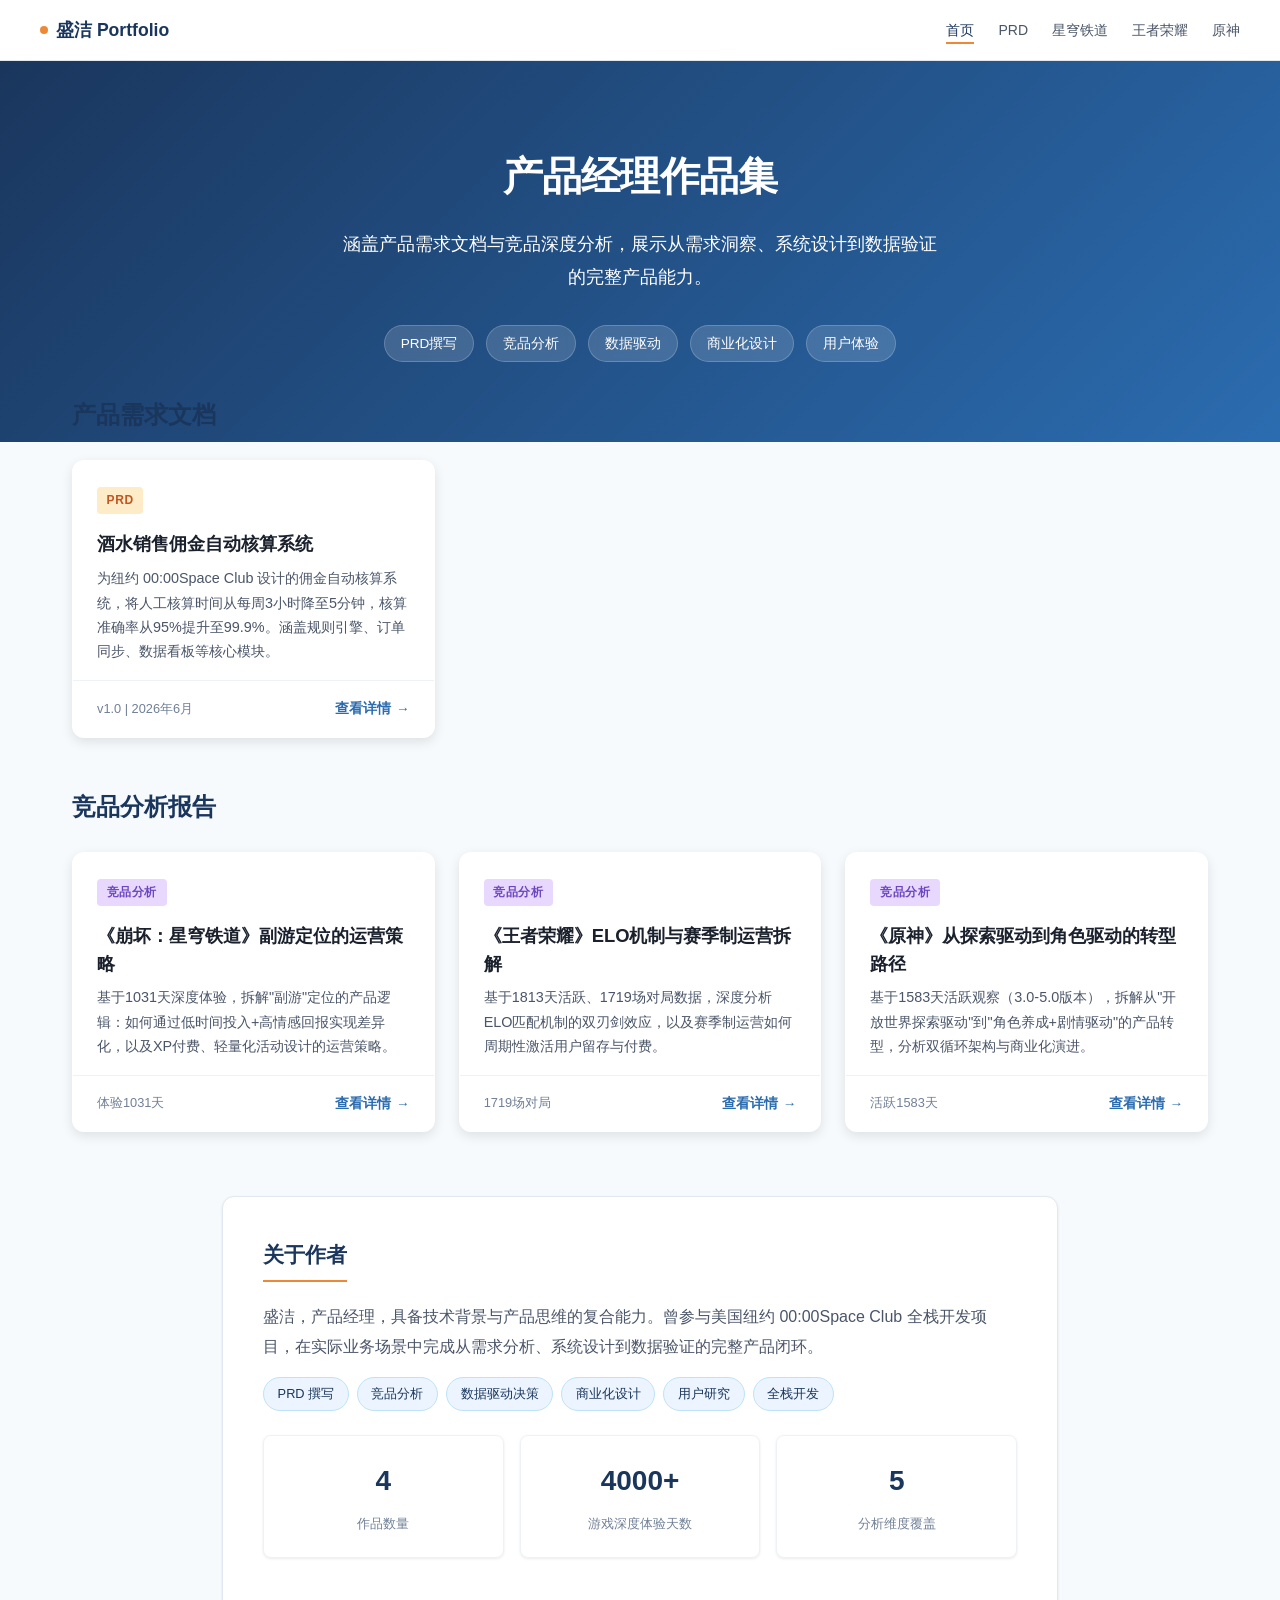
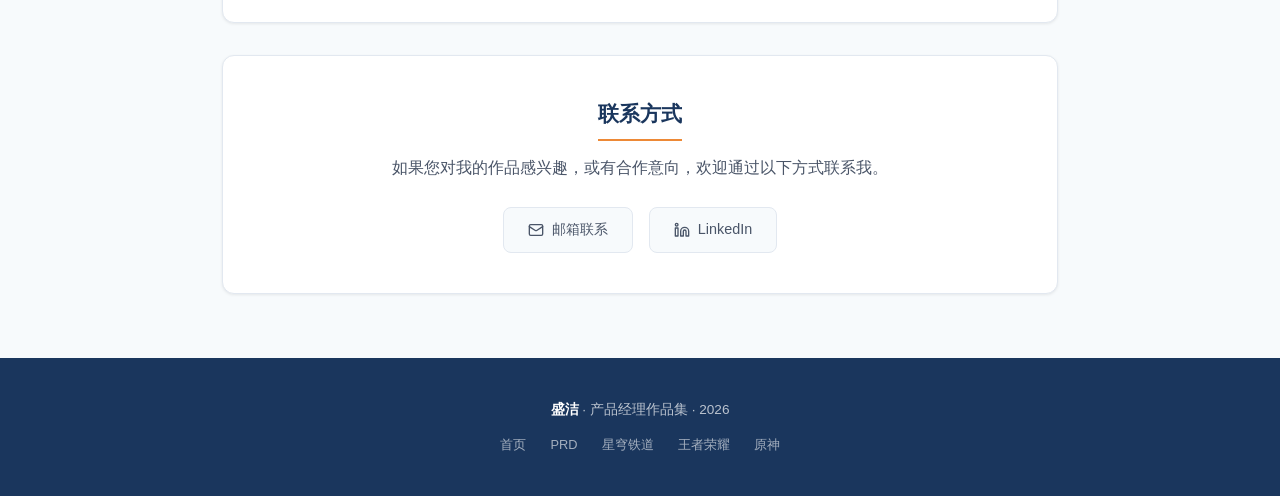
==== index.html @ 279bce2c "初始化产品经理作品集网站 包含首页、PRD文档、三篇竞品分析报告（原神、崩坏星穹铁道、王者荣耀）， 以及完整的交互功能、SEO优化和响应式设计。" ====
<!DOCTYPE html>
<html lang="zh-CN">
<head>
  <meta charset="UTF-8">
  <meta name="viewport" content="width=device-width, initial-scale=1.0">
  <title>盛洁 - 产品经理作品集</title>
  <meta name="description" content="盛洁的产品经理作品集，涵盖PRD撰写、竞品深度分析、商业化设计，展示从需求洞察到数据验证的完整产品能力。">
  <meta name="keywords" content="产品经理, PRD, 竞品分析, 盛洁, 游戏产品分析, 产品作品集">
  <meta name="author" content="盛洁">
  <meta property="og:title" content="盛洁 - 产品经理作品集">
  <meta property="og:description" content="涵盖产品需求文档与竞品深度分析，展示从需求洞察、系统设计到数据验证的完整产品能力。">
  <meta property="og:type" content="website">
  <meta property="og:locale" content="zh_CN">
  <link rel="icon" href="data:image/svg+xml,<svg xmlns='http://www.w3.org/2000/svg' viewBox='0 0 100 100'><text y='.9em' font-size='90'>📋</text></svg>">
  <link rel="stylesheet" href="styles.css">
  <script type="application/ld+json">
  {
    "@context": "https://schema.org",
    "@type": "ProfilePage",
    "mainEntity": {
      "@type": "Person",
      "name": "盛洁",
      "jobTitle": "产品经理",
      "description": "具备技术背景与产品思维的复合能力，擅长PRD撰写、竞品分析、商业化设计"
    }
  }
  </script>
</head>
<body>

<!-- Navigation -->
<nav class="site-nav">
  <div class="nav-inner">
    <a href="index.html" class="nav-brand"><span class="dot"></span>盛洁 Portfolio</a>
    <ul class="nav-links" id="navLinks">
      <li><a href="index.html" class="active">首页</a></li>
      <li><a href="prd.html">PRD</a></li>
      <li><a href="analysis-star-rail.html">星穹铁道</a></li>
      <li><a href="analysis-kings.html">王者荣耀</a></li>
      <li><a href="analysis-genshin.html">原神</a></li>
    </ul>
    <button class="nav-toggle" aria-label="菜单">
      <span></span><span></span><span></span>
    </button>
  </div>
</nav>

<!-- Hero -->
<section class="hero">
  <h1>产品经理作品集</h1>
  <p class="subtitle">涵盖产品需求文档与竞品深度分析，展示从需求洞察、系统设计到数据验证的完整产品能力。</p>
  <div class="hero-tags">
    <span>PRD撰写</span>
    <span>竞品分析</span>
    <span>数据驱动</span>
    <span>商业化设计</span>
    <span>用户体验</span>
  </div>
</section>

<!-- Cards -->
<section class="cards-section">

  <!-- PRD Section -->
  <h2>产品需求文档</h2>
  <div class="cards-grid" style="margin-bottom: 3rem;">
    <a href="prd.html" class="card" style="text-decoration:none;">
      <div class="card-header">
        <span class="card-tag prd">PRD</span>
      </div>
      <div class="card-body">
        <h3>酒水销售佣金自动核算系统</h3>
        <p>为纽约 00:00Space Club 设计的佣金自动核算系统，将人工核算时间从每周3小时降至5分钟，核算准确率从95%提升至99.9%。涵盖规则引擎、订单同步、数据看板等核心模块。</p>
      </div>
      <div class="card-footer">
        <span class="card-meta">v1.0 | 2026年6月</span>
        <span class="card-link">查看详情</span>
      </div>
    </a>
  </div>

  <!-- Analysis Section -->
  <h2>竞品分析报告</h2>
  <div class="cards-grid">

    <a href="analysis-star-rail.html" class="card" style="text-decoration:none;">
      <div class="card-header">
        <span class="card-tag analysis">竞品分析</span>
      </div>
      <div class="card-body">
        <h3>《崩坏：星穹铁道》副游定位的运营策略</h3>
        <p>基于1031天深度体验，拆解"副游"定位的产品逻辑：如何通过低时间投入+高情感回报实现差异化，以及XP付费、轻量化活动设计的运营策略。</p>
      </div>
      <div class="card-footer">
        <span class="card-meta">体验1031天</span>
        <span class="card-link">查看详情</span>
      </div>
    </a>

    <a href="analysis-kings.html" class="card" style="text-decoration:none;">
      <div class="card-header">
        <span class="card-tag analysis">竞品分析</span>
      </div>
      <div class="card-body">
        <h3>《王者荣耀》ELO机制与赛季制运营拆解</h3>
        <p>基于1813天活跃、1719场对局数据，深度分析ELO匹配机制的双刃剑效应，以及赛季制运营如何周期性激活用户留存与付费。</p>
      </div>
      <div class="card-footer">
        <span class="card-meta">1719场对局</span>
        <span class="card-link">查看详情</span>
      </div>
    </a>

    <a href="analysis-genshin.html" class="card" style="text-decoration:none;">
      <div class="card-header">
        <span class="card-tag analysis">竞品分析</span>
      </div>
      <div class="card-body">
        <h3>《原神》从探索驱动到角色驱动的转型路径</h3>
        <p>基于1583天活跃观察（3.0-5.0版本），拆解从"开放世界探索驱动"到"角色养成+剧情驱动"的产品转型，分析双循环架构与商业化演进。</p>
      </div>
      <div class="card-footer">
        <span class="card-meta">活跃1583天</span>
        <span class="card-link">查看详情</span>
      </div>
    </a>

  </div>
</section>

<!-- About Section -->
<section class="about-section">
  <div class="about-card">
    <h2>关于作者</h2>
    <p>盛洁，产品经理，具备技术背景与产品思维的复合能力。曾参与美国纽约 00:00Space Club 全栈开发项目，在实际业务场景中完成从需求分析、系统设计到数据验证的完整产品闭环。</p>
    <div class="skill-tags">
      <span class="skill-tag">PRD 撰写</span>
      <span class="skill-tag">竞品分析</span>
      <span class="skill-tag">数据驱动决策</span>
      <span class="skill-tag">商业化设计</span>
      <span class="skill-tag">用户研究</span>
      <span class="skill-tag">全栈开发</span>
    </div>
    <div class="stats-grid" style="margin-top:1.5rem;">
      <div class="stat-card">
        <span class="stat-value">4</span>
        <span class="stat-label">作品数量</span>
      </div>
      <div class="stat-card">
        <span class="stat-value">4000+</span>
        <span class="stat-label">游戏深度体验天数</span>
      </div>
      <div class="stat-card">
        <span class="stat-value">5</span>
        <span class="stat-label">分析维度覆盖</span>
      </div>
    </div>
  </div>
</section>

<!-- Contact Section -->
<section class="contact-section">
  <div class="contact-card">
    <h2>联系方式</h2>
    <p>如果您对我的作品感兴趣，或有合作意向，欢迎通过以下方式联系我。</p>
    <div class="contact-links">
      <a href="mailto:shengjie@example.com" class="contact-link">
        <svg width="16" height="16" viewBox="0 0 24 24" fill="none" stroke="currentColor" stroke-width="2" stroke-linecap="round" stroke-linejoin="round"><rect x="2" y="4" width="20" height="16" rx="2"/><path d="m22 7-8.97 5.7a1.94 1.94 0 0 1-2.06 0L2 7"/></svg>
        邮箱联系
      </a>
      <a href="#" class="contact-link">
        <svg width="16" height="16" viewBox="0 0 24 24" fill="none" stroke="currentColor" stroke-width="2" stroke-linecap="round" stroke-linejoin="round"><path d="M16 8a6 6 0 0 1 6 6v7h-4v-7a2 2 0 0 0-4 0v7h-4v-7a6 6 0 0 1 6-6z"/><rect x="2" y="9" width="4" height="12"/><circle cx="4" cy="4" r="2"/></svg>
        LinkedIn
      </a>
    </div>
  </div>
</section>

<!-- Footer -->
<footer class="site-footer">
  <p><strong>盛洁</strong> &middot; 产品经理作品集 &middot; 2026</p>
  <div class="footer-links">
    <a href="index.html">首页</a>
    <a href="prd.html">PRD</a>
    <a href="analysis-star-rail.html">星穹铁道</a>
    <a href="analysis-kings.html">王者荣耀</a>
    <a href="analysis-genshin.html">原神</a>
  </div>
</footer>

<script src="main.js"></script>
</body>
</html>
---- styles.css ----
/* ========================================
   Portfolio Shared Styles
   Author: 盛洁
   ======================================== */

/* --- Reset & Base --- */
*, *::before, *::after {
  margin: 0;
  padding: 0;
  box-sizing: border-box;
}

:root {
  --primary: #1a365d;
  --primary-light: #2b6cb0;
  --primary-lighter: #ebf4ff;
  --accent: #ed8936;
  --accent-light: #feebc8;
  --text: #1a202c;
  --text-secondary: #4a5568;
  --text-light: #718096;
  --bg: #f7fafc;
  --white: #ffffff;
  --border: #e2e8f0;
  --border-light: #edf2f7;
  --success: #38a169;
  --warning: #d69e2e;
  --danger: #e53e3e;
  --info: #3182ce;
  --shadow-sm: 0 1px 3px rgba(0,0,0,0.08);
  --shadow-md: 0 4px 12px rgba(0,0,0,0.1);
  --shadow-lg: 0 10px 30px rgba(0,0,0,0.12);
  --radius: 8px;
  --radius-lg: 12px;
  --transition: all 0.25s ease;
}

html {
  scroll-behavior: smooth;
  font-size: 16px;
}

body {
  font-family: -apple-system, BlinkMacSystemFont, "Segoe UI", "PingFang SC", "Hiragino Sans GB", "Microsoft YaHei", "Helvetica Neue", Arial, sans-serif;
  color: var(--text);
  background: var(--bg);
  line-height: 1.75;
  -webkit-font-smoothing: antialiased;
}

a {
  color: var(--primary-light);
  text-decoration: none;
  transition: var(--transition);
}
a:hover {
  color: var(--accent);
}

img {
  max-width: 100%;
}

/* --- Navigation --- */
.site-nav {
  position: sticky;
  top: 0;
  z-index: 100;
  background: rgba(255,255,255,0.92);
  backdrop-filter: blur(12px);
  border-bottom: 1px solid var(--border);
  padding: 0 2rem;
}

.nav-inner {
  max-width: 1200px;
  margin: 0 auto;
  display: flex;
  align-items: center;
  justify-content: space-between;
  height: 60px;
}

.nav-brand {
  font-weight: 700;
  font-size: 1.1rem;
  color: var(--primary);
  display: flex;
  align-items: center;
  gap: 0.5rem;
}

.nav-brand .dot {
  width: 8px;
  height: 8px;
  background: var(--accent);
  border-radius: 50%;
  display: inline-block;
}

.nav-links {
  display: flex;
  gap: 1.5rem;
  list-style: none;
}

.nav-links a {
  font-size: 0.875rem;
  color: var(--text-secondary);
  font-weight: 500;
  padding: 0.25rem 0;
  border-bottom: 2px solid transparent;
}

.nav-links a:hover,
.nav-links a.active {
  color: var(--primary);
  border-bottom-color: var(--accent);
}

.nav-toggle {
  display: none;
  background: none;
  border: none;
  cursor: pointer;
  padding: 0.5rem;
}

.nav-toggle span {
  display: block;
  width: 20px;
  height: 2px;
  background: var(--text);
  margin: 4px 0;
  transition: var(--transition);
}

/* --- Hero Section (Index Page) --- */
.hero {
  background: linear-gradient(135deg, var(--primary) 0%, var(--primary-light) 100%);
  color: var(--white);
  padding: 5rem 2rem;
  text-align: center;
}

.hero h1 {
  font-size: 2.5rem;
  font-weight: 800;
  margin-bottom: 1rem;
  letter-spacing: -0.02em;
}

.hero .subtitle {
  font-size: 1.15rem;
  opacity: 0.85;
  max-width: 600px;
  margin: 0 auto 2rem;
  line-height: 1.8;
}

.hero-tags {
  display: flex;
  justify-content: center;
  gap: 0.75rem;
  flex-wrap: wrap;
}

.hero-tags span {
  background: rgba(255,255,255,0.15);
  padding: 0.35rem 1rem;
  border-radius: 20px;
  font-size: 0.85rem;
  backdrop-filter: blur(4px);
  border: 1px solid rgba(255,255,255,0.2);
}

/* --- Cards Grid --- */
.cards-section {
  max-width: 1200px;
  margin: -3rem auto 4rem;
  padding: 0 2rem;
  position: relative;
  z-index: 10;
}

.cards-section h2 {
  font-size: 1.5rem;
  margin-bottom: 1.5rem;
  color: var(--primary);
}

.cards-grid {
  display: grid;
  grid-template-columns: repeat(auto-fill, minmax(320px, 1fr));
  gap: 1.5rem;
}

.card {
  background: var(--white);
  border-radius: var(--radius-lg);
  box-shadow: var(--shadow-md);
  overflow: hidden;
  transition: var(--transition);
  display: flex;
  flex-direction: column;
}

.card:hover {
  transform: translateY(-4px);
  box-shadow: var(--shadow-lg);
}

.card-header {
  padding: 1.5rem 1.5rem 0;
}

.card-tag {
  display: inline-block;
  padding: 0.2rem 0.6rem;
  border-radius: 4px;
  font-size: 0.75rem;
  font-weight: 600;
  text-transform: uppercase;
  letter-spacing: 0.05em;
}

.card-tag.prd {
  background: var(--accent-light);
  color: #c05621;
}

.card-tag.analysis {
  background: #e9d8fd;
  color: #6b46c1;
}

.card-body {
  padding: 1rem 1.5rem;
  flex: 1;
}

.card-body h3 {
  font-size: 1.15rem;
  margin-bottom: 0.5rem;
  color: var(--text);
  line-height: 1.5;
}

.card-body p {
  font-size: 0.9rem;
  color: var(--text-secondary);
  line-height: 1.7;
}

.card-footer {
  padding: 1rem 1.5rem;
  border-top: 1px solid var(--border-light);
  display: flex;
  justify-content: space-between;
  align-items: center;
}

.card-meta {
  font-size: 0.8rem;
  color: var(--text-light);
}

.card-link {
  font-size: 0.85rem;
  font-weight: 600;
  color: var(--primary-light);
  display: flex;
  align-items: center;
  gap: 0.3rem;
}

.card-link::after {
  content: "\2192";
  transition: var(--transition);
}

.card:hover .card-link::after {
  transform: translateX(4px);
}

/* --- Article Page Layout --- */
.article-hero {
  background: linear-gradient(135deg, var(--primary) 0%, var(--primary-light) 100%);
  color: var(--white);
  padding: 4rem 2rem 3rem;
}

.article-hero-inner {
  max-width: 900px;
  margin: 0 auto;
}

.article-hero .breadcrumb {
  font-size: 0.85rem;
  opacity: 0.7;
  margin-bottom: 1.5rem;
}

.article-hero .breadcrumb a {
  color: var(--white);
  opacity: 0.8;
}

.article-hero .breadcrumb a:hover {
  opacity: 1;
}

.article-hero h1 {
  font-size: 2rem;
  font-weight: 800;
  margin-bottom: 1rem;
  line-height: 1.4;
  letter-spacing: -0.01em;
}

.article-hero .meta {
  font-size: 0.9rem;
  opacity: 0.8;
  display: flex;
  gap: 1.5rem;
  flex-wrap: wrap;
}

.article-hero .meta span {
  display: flex;
  align-items: center;
  gap: 0.4rem;
}

/* --- Article Content --- */
.article-container {
  max-width: 900px;
  margin: 0 auto;
  padding: 2.5rem 2rem 4rem;
}

.article-container h2 {
  font-size: 1.5rem;
  font-weight: 700;
  color: var(--primary);
  margin: 2.5rem 0 1rem;
  padding-bottom: 0.5rem;
  border-bottom: 2px solid var(--accent);
  display: inline-block;
}

.article-container h2::before {
  display: none;
}

.article-container h3 {
  font-size: 1.2rem;
  font-weight: 600;
  color: var(--text);
  margin: 2rem 0 0.75rem;
}

.article-container h4 {
  font-size: 1.05rem;
  font-weight: 600;
  color: var(--text-secondary);
  margin: 1.5rem 0 0.5rem;
}

.article-container p {
  margin-bottom: 1rem;
  color: var(--text-secondary);
  line-height: 1.85;
}

.article-container ul,
.article-container ol {
  margin: 0.75rem 0 1.25rem 1.5rem;
  color: var(--text-secondary);
}

.article-container li {
  margin-bottom: 0.4rem;
  line-height: 1.75;
}

/* --- Info Box --- */
.info-box {
  background: var(--primary-lighter);
  border-left: 4px solid var(--primary-light);
  padding: 1.25rem 1.5rem;
  border-radius: 0 var(--radius) var(--radius) 0;
  margin: 1.5rem 0;
}

.info-box.highlight {
  background: var(--accent-light);
  border-left-color: var(--accent);
}

.info-box.success {
  background: #f0fff4;
  border-left-color: var(--success);
}

.info-box.warning {
  background: #fffff0;
  border-left-color: var(--warning);
}

.info-box p {
  margin: 0;
  color: var(--text);
  font-weight: 500;
}

/* --- Tables --- */
.table-wrapper {
  overflow-x: auto;
  margin: 1.5rem 0;
  border-radius: var(--radius);
  box-shadow: var(--shadow-sm);
}

table {
  width: 100%;
  border-collapse: collapse;
  background: var(--white);
  font-size: 0.9rem;
}

thead {
  background: var(--primary);
  color: var(--white);
}

thead th {
  padding: 0.85rem 1rem;
  text-align: left;
  font-weight: 600;
  font-size: 0.85rem;
  letter-spacing: 0.02em;
  white-space: nowrap;
}

tbody td {
  padding: 0.75rem 1rem;
  border-bottom: 1px solid var(--border-light);
  color: var(--text-secondary);
  line-height: 1.6;
}

tbody tr:last-child td {
  border-bottom: none;
}

tbody tr:hover {
  background: var(--primary-lighter);
}

/* --- Priority Tags --- */
.priority {
  display: inline-block;
  padding: 0.15rem 0.5rem;
  border-radius: 4px;
  font-size: 0.75rem;
  font-weight: 700;
}

.priority.p0 {
  background: #fed7d7;
  color: #c53030;
}

.priority.p1 {
  background: #feebc8;
  color: #c05621;
}

.priority.p2 {
  background: #e9d8fd;
  color: #6b46c1;
}

/* --- Code / Diagram Blocks --- */
.diagram-block {
  background: var(--white);
  border: 1px solid var(--border);
  border-radius: var(--radius);
  padding: 1.5rem;
  margin: 1.5rem 0;
  overflow-x: auto;
  font-family: "Courier New", "SF Mono", monospace;
  font-size: 0.85rem;
  line-height: 1.6;
  white-space: pre;
  color: var(--text-secondary);
}

.code-block {
  background: #1a202c;
  color: #e2e8f0;
  border-radius: var(--radius);
  padding: 1.25rem 1.5rem;
  margin: 1.5rem 0;
  overflow-x: auto;
  font-family: "Courier New", "SF Mono", monospace;
  font-size: 0.85rem;
  line-height: 1.7;
  white-space: pre;
}

.code-block .keyword {
  color: #63b3ed;
}

.code-block .string {
  color: #68d391;
}

.code-block .operator {
  color: #fc8181;
}

/* --- Flow Diagram (CSS-based) --- */
.flow-diagram {
  display: flex;
  flex-wrap: wrap;
  gap: 0.75rem;
  align-items: center;
  margin: 1.5rem 0;
  padding: 1.5rem;
  background: var(--white);
  border-radius: var(--radius);
  border: 1px solid var(--border);
}

.flow-step {
  background: var(--primary-lighter);
  border: 1px solid #bee3f8;
  padding: 0.6rem 1rem;
  border-radius: var(--radius);
  font-size: 0.85rem;
  font-weight: 500;
  color: var(--primary);
  text-align: center;
  min-width: 100px;
}

.flow-step.highlight {
  background: var(--accent-light);
  border-color: var(--accent);
  color: #c05621;
}

.flow-arrow {
  color: var(--text-light);
  font-size: 1.2rem;
}

/* --- Stats Grid --- */
.stats-grid {
  display: grid;
  grid-template-columns: repeat(auto-fit, minmax(180px, 1fr));
  gap: 1rem;
  margin: 1.5rem 0;
}

.stat-card {
  background: var(--white);
  border-radius: var(--radius);
  padding: 1.25rem;
  text-align: center;
  box-shadow: var(--shadow-sm);
  border: 1px solid var(--border-light);
}

.stat-card .stat-value {
  font-size: 1.75rem;
  font-weight: 800;
  color: var(--primary);
  display: block;
  margin-bottom: 0.25rem;
}

.stat-card .stat-label {
  font-size: 0.8rem;
  color: var(--text-light);
  font-weight: 500;
}

/* --- User Story Card --- */
.user-story {
  background: var(--white);
  border: 1px solid var(--border);
  border-radius: var(--radius);
  padding: 1.5rem;
  margin: 1.25rem 0;
  transition: var(--transition);
}

.user-story:hover {
  box-shadow: var(--shadow-md);
}

.user-story .story-id {
  font-size: 0.75rem;
  font-weight: 700;
  color: var(--primary-light);
  text-transform: uppercase;
  letter-spacing: 0.05em;
  margin-bottom: 0.5rem;
}

.user-story .story-title {
  font-size: 1rem;
  font-weight: 600;
  color: var(--text);
  margin-bottom: 0.5rem;
}

.user-story .story-desc {
  font-size: 0.9rem;
  color: var(--text-secondary);
  margin-bottom: 0.75rem;
  font-style: italic;
}

.user-story .ac-title {
  font-size: 0.8rem;
  font-weight: 700;
  color: var(--text-light);
  text-transform: uppercase;
  letter-spacing: 0.05em;
  margin-bottom: 0.4rem;
}

.user-story ul {
  margin: 0;
  padding-left: 1.25rem;
}

.user-story li {
  font-size: 0.85rem;
  color: var(--text-secondary);
  margin-bottom: 0.3rem;
}

/* --- Section Divider --- */
.section-divider {
  height: 1px;
  background: linear-gradient(to right, transparent, var(--border), transparent);
  margin: 3rem 0;
}

/* --- Architecture Diagram --- */
.arch-diagram {
  background: var(--white);
  border: 1px solid var(--border);
  border-radius: var(--radius-lg);
  padding: 2rem;
  margin: 2rem 0;
}

.arch-layer {
  border: 2px solid var(--primary-light);
  border-radius: var(--radius);
  padding: 1.25rem;
  margin-bottom: 1rem;
  position: relative;
}

.arch-layer:last-child {
  margin-bottom: 0;
}

.arch-layer-title {
  position: absolute;
  top: -0.7rem;
  left: 1rem;
  background: var(--white);
  padding: 0 0.5rem;
  font-size: 0.8rem;
  font-weight: 700;
  color: var(--primary-light);
  text-transform: uppercase;
  letter-spacing: 0.05em;
}

.arch-items {
  display: flex;
  gap: 1rem;
  flex-wrap: wrap;
  justify-content: center;
}

.arch-item {
  background: var(--primary-lighter);
  border: 1px solid #bee3f8;
  padding: 0.6rem 1rem;
  border-radius: var(--radius);
  font-size: 0.85rem;
  font-weight: 500;
  color: var(--primary);
  text-align: center;
  min-width: 120px;
}

.arch-connector {
  text-align: center;
  padding: 0.5rem;
  color: var(--text-light);
  font-size: 1.5rem;
}

/* --- Acceptance Criteria Checklist --- */
.ac-list {
  list-style: none;
  padding: 0;
  margin: 0.5rem 0;
}

.ac-list li {
  position: relative;
  padding-left: 1.5rem;
  margin-bottom: 0.4rem;
  font-size: 0.85rem;
  color: var(--text-secondary);
}

.ac-list li::before {
  content: "\2713";
  position: absolute;
  left: 0;
  color: var(--success);
  font-weight: 700;
}

/* --- TOC (Table of Contents) --- */
.toc {
  background: var(--white);
  border: 1px solid var(--border);
  border-radius: var(--radius);
  padding: 1.5rem;
  margin: 1.5rem 0;
}

.toc h4 {
  font-size: 0.9rem;
  font-weight: 700;
  color: var(--text);
  margin-bottom: 0.75rem;
}

.toc ol {
  margin: 0;
  padding-left: 1.25rem;
}

.toc li {
  margin-bottom: 0.35rem;
}

.toc a {
  font-size: 0.9rem;
  color: var(--text-secondary);
}

.toc a:hover {
  color: var(--primary-light);
}

/* --- Insight Block --- */
.insight-block {
  background: linear-gradient(135deg, #ebf4ff 0%, #e9d8fd 100%);
  border-radius: var(--radius-lg);
  padding: 1.5rem;
  margin: 1.5rem 0;
}

.insight-block .insight-label {
  font-size: 0.75rem;
  font-weight: 700;
  color: var(--primary-light);
  text-transform: uppercase;
  letter-spacing: 0.1em;
  margin-bottom: 0.5rem;
}

.insight-block p {
  color: var(--primary);
  font-weight: 600;
  margin: 0;
  font-size: 1rem;
}

/* --- Tag List --- */
.tag-list {
  display: flex;
  gap: 0.5rem;
  flex-wrap: wrap;
  margin: 1rem 0;
}

.tag {
  padding: 0.25rem 0.75rem;
  border-radius: 20px;
  font-size: 0.8rem;
  font-weight: 500;
}

.tag.blue {
  background: #ebf8ff;
  color: #2b6cb0;
}

.tag.green {
  background: #f0fff4;
  color: #276749;
}

.tag.purple {
  background: #faf5ff;
  color: #6b46c1;
}

.tag.orange {
  background: #fffaf0;
  color: #c05621;
}

/* --- Footer --- */
.site-footer {
  background: var(--primary);
  color: rgba(255,255,255,0.7);
  padding: 2.5rem 2rem;
  text-align: center;
  font-size: 0.85rem;
}

.site-footer strong {
  color: var(--white);
}

/* --- Responsive --- */
@media (max-width: 768px) {
  .hero h1 {
    font-size: 1.75rem;
  }

  .hero .subtitle {
    font-size: 1rem;
  }

  .article-hero h1 {
    font-size: 1.5rem;
  }

  .cards-grid {
    grid-template-columns: 1fr;
  }

  .nav-links {
    display: none;
    position: absolute;
    top: 60px;
    left: 0;
    right: 0;
    background: var(--white);
    flex-direction: column;
    padding: 1rem 2rem;
    border-bottom: 1px solid var(--border);
    box-shadow: var(--shadow-md);
  }

  .nav-links.open {
    display: flex;
  }

  .nav-toggle {
    display: block;
  }

  .stats-grid {
    grid-template-columns: repeat(2, 1fr);
  }

  .arch-items {
    flex-direction: column;
    align-items: stretch;
  }

  .flow-diagram {
    flex-direction: column;
  }

  table {
    font-size: 0.8rem;
  }

  thead th,
  tbody td {
    padding: 0.6rem 0.75rem;
  }
}

@media (max-width: 480px) {
  .stats-grid {
    grid-template-columns: 1fr;
  }

  .hero-tags span {
    font-size: 0.75rem;
  }
}

/* --- Print --- */
@media print {
  .site-nav, .site-footer, .nav-toggle {
    display: none;
  }

  .article-hero {
    background: none;
    color: var(--text);
    padding: 1rem 0;
  }

  .card {
    box-shadow: none;
    border: 1px solid var(--border);
  }

  body {
    font-size: 12pt;
  }
}

/* --- Animations --- */
@keyframes fadeInUp {
  from {
    opacity: 0;
    transform: translateY(20px);
  }
  to {
    opacity: 1;
    transform: translateY(0);
  }
}

.animate-in {
  animation: fadeInUp 0.5s ease forwards;
}

.delay-1 { animation-delay: 0.1s; }
.delay-2 { animation-delay: 0.2s; }
.delay-3 { animation-delay: 0.3s; }
.delay-4 { animation-delay: 0.4s; }

/* --- Comparison Block --- */
.comparison {
  display: grid;
  grid-template-columns: 1fr 1fr;
  gap: 1rem;
  margin: 1.5rem 0;
}

.comparison-col {
  background: var(--white);
  border-radius: var(--radius);
  padding: 1.25rem;
  border: 1px solid var(--border);
}

.comparison-col h4 {
  font-size: 0.9rem;
  margin-bottom: 0.75rem;
  padding-bottom: 0.5rem;
  border-bottom: 2px solid var(--border);
}

.comparison-col.before h4 {
  color: var(--danger);
  border-bottom-color: var(--danger);
}

.comparison-col.after h4 {
  color: var(--success);
  border-bottom-color: var(--success);
}

@media (max-width: 640px) {
  .comparison {
    grid-template-columns: 1fr;
  }
}

/* --- Monitoring Tree --- */
.monitor-tree {
  background: var(--white);
  border: 1px solid var(--border);
  border-radius: var(--radius);
  padding: 1.5rem;
  margin: 1.5rem 0;
  font-family: "Courier New", "SF Mono", monospace;
  font-size: 0.85rem;
  line-height: 1.8;
  color: var(--text-secondary);
}

.monitor-tree .tree-title {
  font-family: inherit;
  font-weight: 700;
  color: var(--text);
  margin-bottom: 0.25rem;
}

/* --- Navigation Scroll Effect --- */
.site-nav.scrolled {
  box-shadow: 0 2px 20px rgba(0,0,0,0.1);
}

/* --- Hamburger Animation --- */
.nav-toggle.active span:nth-child(1) {
  transform: rotate(45deg) translate(4px, 4px);
}

.nav-toggle.active span:nth-child(2) {
  opacity: 0;
}

.nav-toggle.active span:nth-child(3) {
  transform: rotate(-45deg) translate(4px, -4px);
}

/* --- Reading Progress Bar --- */
.reading-progress {
  position: fixed;
  top: 60px;
  left: 0;
  height: 3px;
  width: 0%;
  background: linear-gradient(90deg, var(--accent), var(--primary-light));
  z-index: 200;
  transition: width 0.1s linear;
  border-radius: 0 2px 2px 0;
}

/* --- Back to Top Button --- */
.back-to-top {
  position: fixed;
  bottom: 2rem;
  right: 2rem;
  width: 44px;
  height: 44px;
  border-radius: 50%;
  background: var(--primary);
  color: var(--white);
  border: none;
  cursor: pointer;
  display: flex;
  align-items: center;
  justify-content: center;
  box-shadow: 0 4px 16px rgba(26,54,93,0.3);
  opacity: 0;
  visibility: hidden;
  transform: translateY(12px);
  transition: all 0.3s ease;
  z-index: 90;
}

.back-to-top.visible {
  opacity: 1;
  visibility: visible;
  transform: translateY(0);
}

.back-to-top:hover {
  background: var(--primary-light);
  transform: translateY(-2px);
  box-shadow: 0 6px 24px rgba(26,54,93,0.4);
}

/* --- Scroll Reveal Animations --- */
.scroll-reveal {
  opacity: 0;
  transform: translateY(24px);
  transition: opacity 0.55s ease, transform 0.55s ease;
}

.scroll-reveal.revealed {
  opacity: 1;
  transform: translateY(0);
}

/* --- TOC Active Link --- */
.toc a.toc-active {
  color: var(--primary);
  font-weight: 600;
}

/* --- Enhanced Card Hover --- */
.card {
  border: 1px solid transparent;
}

.card:hover {
  border-color: var(--accent);
}

/* --- Hero Title Animation --- */
.hero h1 {
  animation: fadeInUp 0.6s ease both;
}

.hero .subtitle {
  animation: fadeInUp 0.6s ease 0.15s both;
}

/* --- Contact Section --- */
.contact-section {
  max-width: 900px;
  margin: 0 auto 4rem;
  padding: 0 2rem;
}

.contact-card {
  background: var(--white);
  border-radius: var(--radius-lg);
  padding: 2.5rem;
  box-shadow: var(--shadow-sm);
  border: 1px solid var(--border);
  text-align: center;
}

.contact-card h2 {
  font-size: 1.3rem;
  color: var(--primary);
  margin-bottom: 0.75rem;
  border-bottom: 2px solid var(--accent);
  display: inline-block;
  padding-bottom: 0.4rem;
}

.contact-card p {
  color: var(--text-secondary);
  margin-bottom: 1.5rem;
  line-height: 1.85;
}

.contact-links {
  display: flex;
  justify-content: center;
  gap: 1rem;
  flex-wrap: wrap;
}

.contact-link {
  display: inline-flex;
  align-items: center;
  gap: 0.5rem;
  padding: 0.6rem 1.5rem;
  border-radius: 8px;
  font-size: 0.9rem;
  font-weight: 500;
  transition: var(--transition);
  border: 1px solid var(--border);
  color: var(--text-secondary);
  background: var(--bg);
}

.contact-link:hover {
  color: var(--primary);
  border-color: var(--primary-light);
  background: var(--primary-lighter);
}

/* --- Enhanced Footer --- */
.site-footer {
  display: flex;
  flex-direction: column;
  align-items: center;
  gap: 0.75rem;
}

.footer-links {
  display: flex;
  gap: 1.5rem;
  flex-wrap: wrap;
  justify-content: center;
}

.footer-links a {
  color: rgba(255,255,255,0.6);
  font-size: 0.8rem;
  transition: color 0.2s ease;
}

.footer-links a:hover {
  color: var(--white);
}

/* --- About Section Refinement --- */
.about-section {
  max-width: 900px;
  margin: 0 auto 2rem;
  padding: 0 2rem;
}

.about-card {
  background: var(--white);
  border-radius: var(--radius-lg);
  padding: 2.5rem;
  box-shadow: var(--shadow-sm);
  border: 1px solid var(--border);
}

.about-card h2 {
  font-size: 1.3rem;
  color: var(--primary);
  margin-bottom: 1.25rem;
  border-bottom: 2px solid var(--accent);
  display: inline-block;
  padding-bottom: 0.4rem;
}

.about-card p {
  color: var(--text-secondary);
  margin-bottom: 1rem;
  line-height: 1.85;
}

/* --- Skill Tags in About --- */
.skill-tags {
  display: flex;
  flex-wrap: wrap;
  gap: 0.5rem;
  margin-top: 1rem;
}

.skill-tag {
  padding: 0.3rem 0.85rem;
  border-radius: 20px;
  font-size: 0.8rem;
  font-weight: 500;
  background: var(--primary-lighter);
  color: var(--primary);
  border: 1px solid #bee3f8;
}

/* --- Responsive: Back to Top --- */
@media (max-width: 768px) {
  .back-to-top {
    bottom: 1.25rem;
    right: 1.25rem;
    width: 40px;
    height: 40px;
  }

  .contact-links {
    flex-direction: column;
    align-items: center;
  }

  .contact-link {
    width: 100%;
    max-width: 280px;
    justify-content: center;
  }
}

@media print {
  .reading-progress,
  .back-to-top {
    display: none;
  }
}
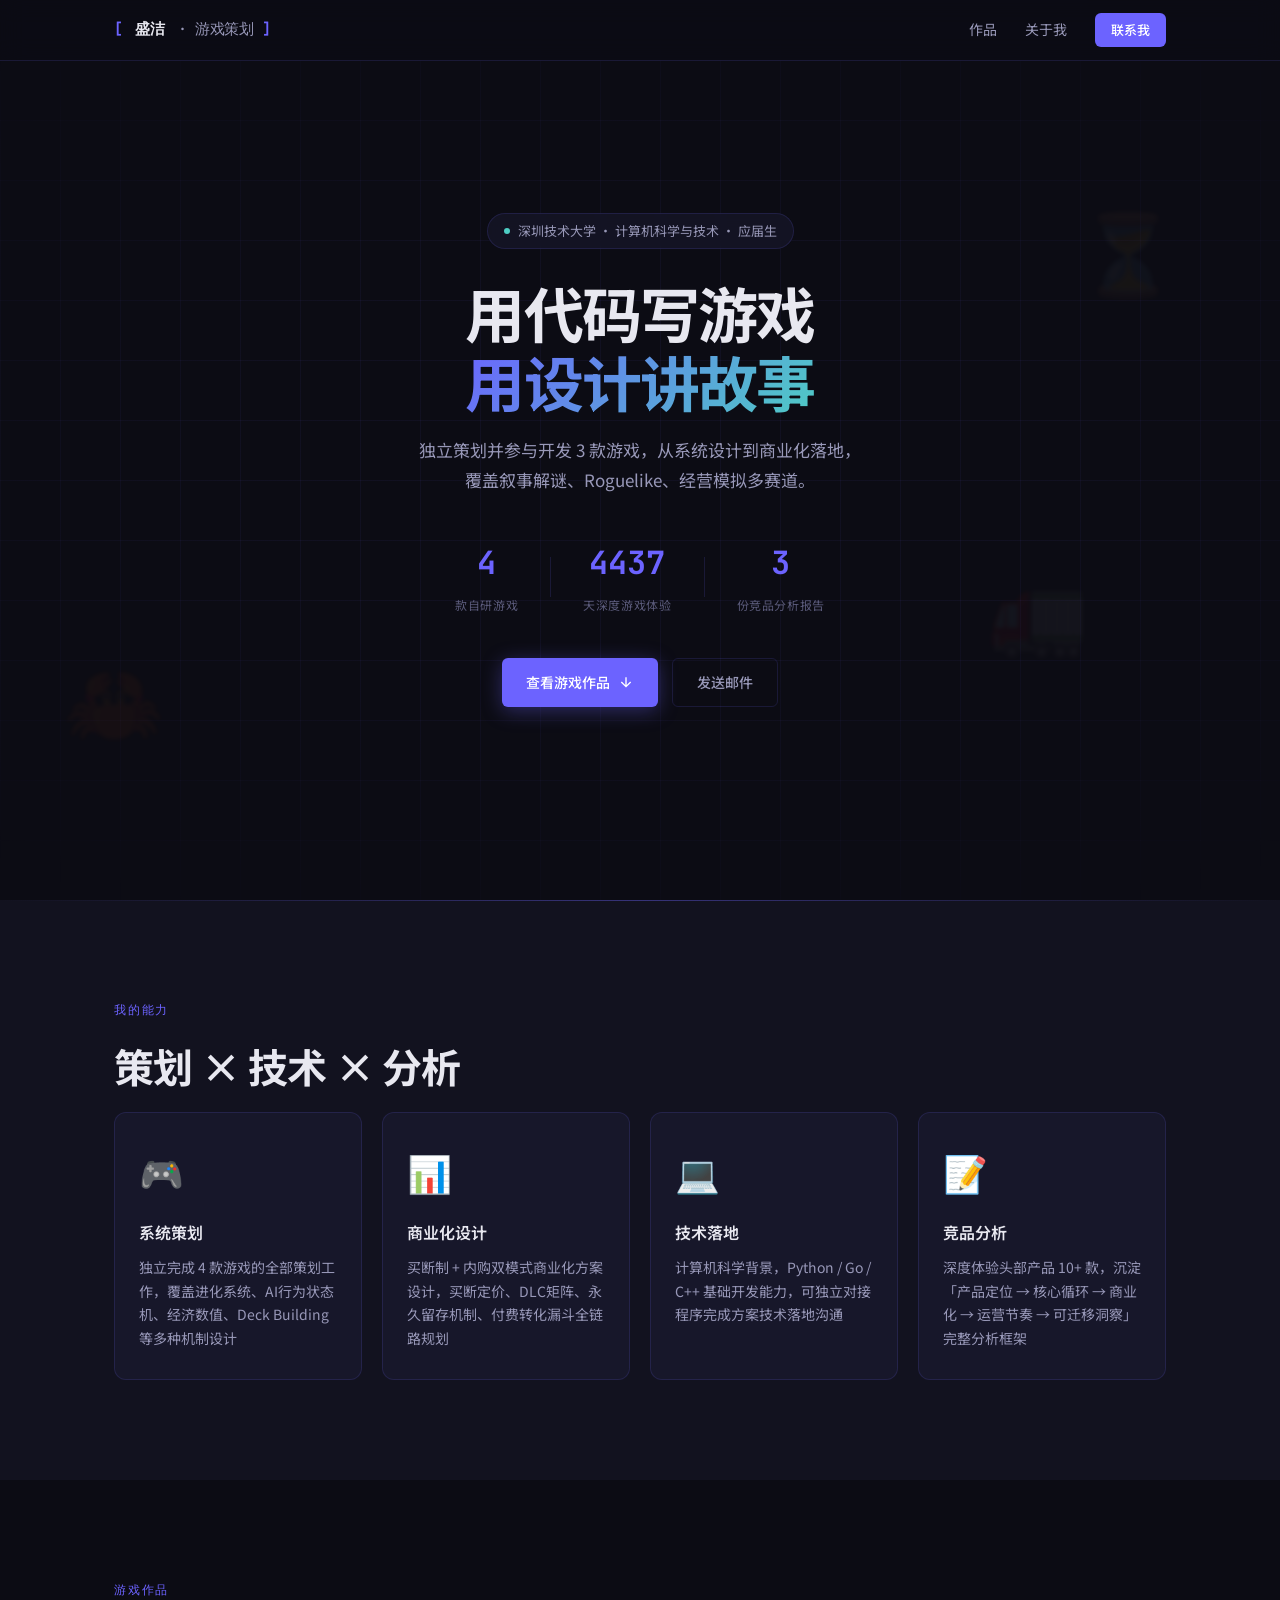
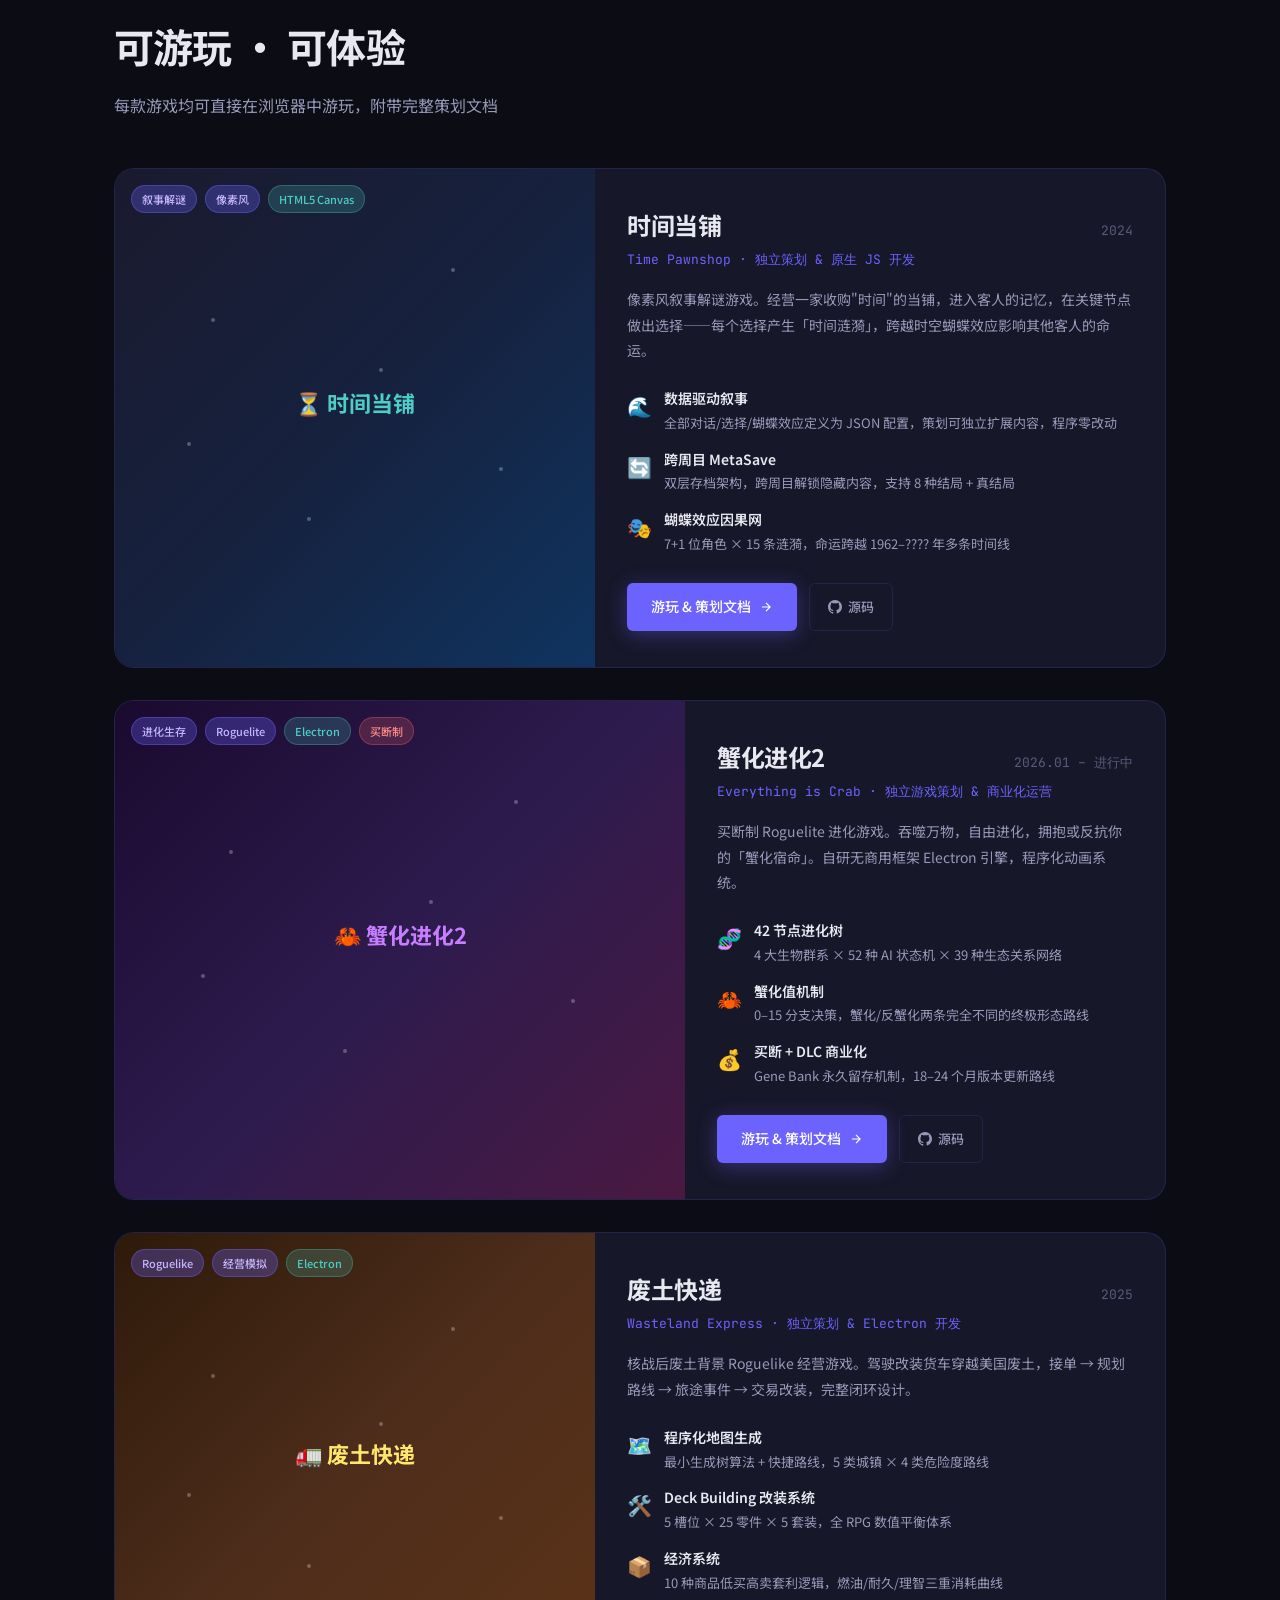
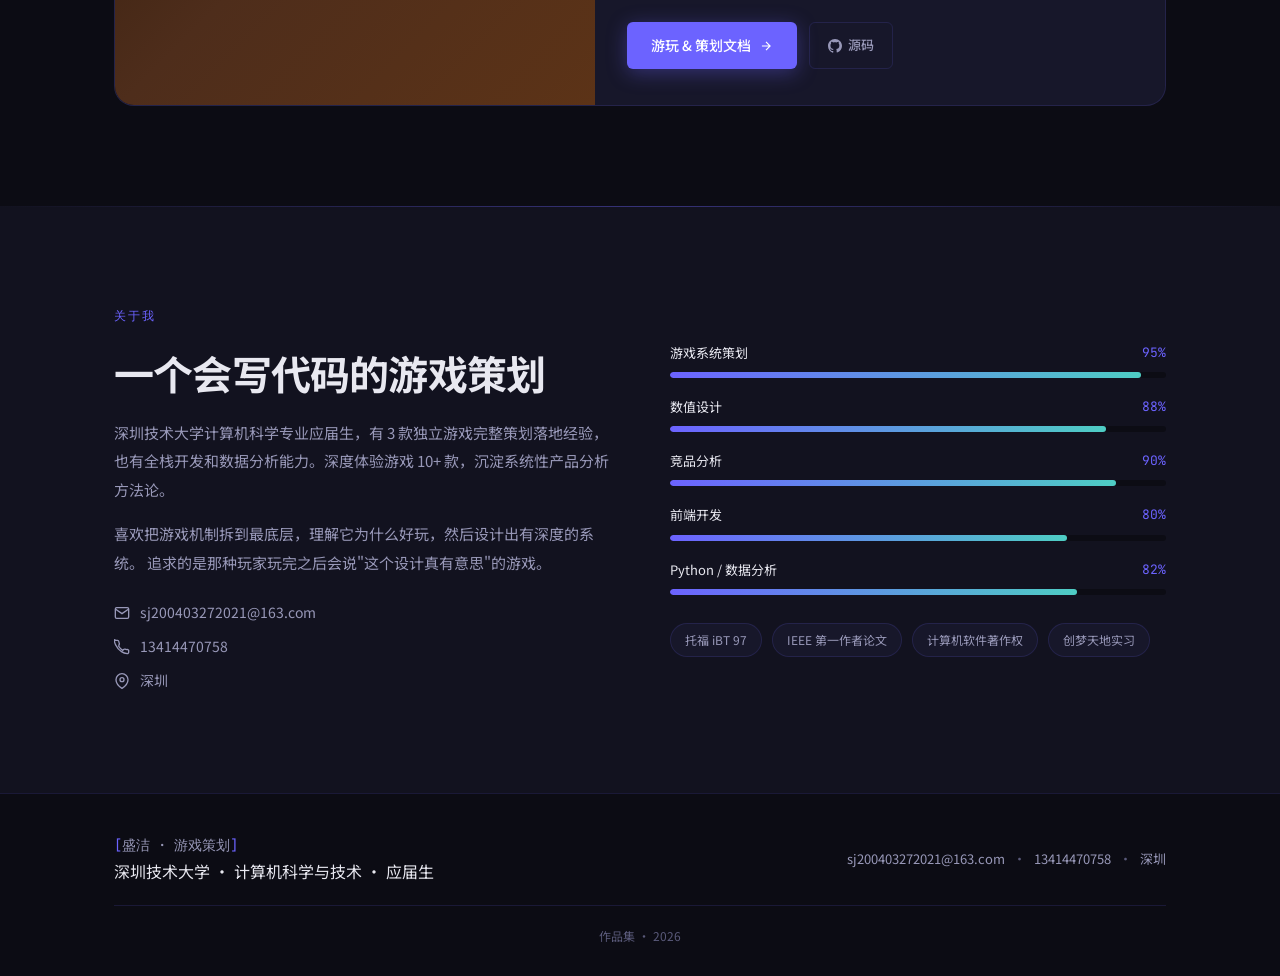
==== commit 744a808f: "Portfolio: sync all game files and v4.3 updates" ====
--- a/index.html
+++ b/index.html
@@ -3,191 +3,439 @@
 <head>
   <meta charset="UTF-8">
   <meta name="viewport" content="width=device-width, initial-scale=1.0">
-  <title>盛洁 - 产品经理作品集</title>
-  <meta name="description" content="盛洁的产品经理作品集，涵盖PRD撰写、竞品深度分析、商业化设计，展示从需求洞察到数据验证的完整产品能力。">
-  <meta name="keywords" content="产品经理, PRD, 竞品分析, 盛洁, 游戏产品分析, 产品作品集">
-  <meta name="author" content="盛洁">
-  <meta property="og:title" content="盛洁 - 产品经理作品集">
-  <meta property="og:description" content="涵盖产品需求文档与竞品深度分析，展示从需求洞察、系统设计到数据验证的完整产品能力。">
+  <title>盛洁 · 游戏作品集</title>
+  <link rel="stylesheet" href="styles/main.css">
+  <link rel="preconnect" href="https://fonts.googleapis.com">
+  <link href="https://fonts.googleapis.com/css2?family=Noto+Sans+SC:wght@300;400;500;700&family=JetBrains+Mono:wght@400;700&display=swap" rel="stylesheet">
+  <meta name="description" content="盛洁的游戏作品集 · 游戏策划 / 系统设计 / 商业化运营 · 深圳技术大学计算机科学">
+
+  <!-- Open Graph -->
+  <meta property="og:title" content="盛洁 · 游戏作品集">
+  <meta property="og:description" content="3款自研游戏的完整策划文档与可游玩Demo · 游戏策划作品集">
   <meta property="og:type" content="website">
-  <meta property="og:locale" content="zh_CN">
-  <link rel="icon" href="data:image/svg+xml,<svg xmlns='http://www.w3.org/2000/svg' viewBox='0 0 100 100'><text y='.9em' font-size='90'>📋</text></svg>">
-  <link rel="stylesheet" href="styles.css">
-  <script type="application/ld+json">
-  {
-    "@context": "https://schema.org",
-    "@type": "ProfilePage",
-    "mainEntity": {
-      "@type": "Person",
-      "name": "盛洁",
-      "jobTitle": "产品经理",
-      "description": "具备技术背景与产品思维的复合能力，擅长PRD撰写、竞品分析、商业化设计"
-    }
-  }
-  </script>
 </head>
 <body>
 
-<!-- Navigation -->
-<nav class="site-nav">
-  <div class="nav-inner">
-    <a href="index.html" class="nav-brand"><span class="dot"></span>盛洁 Portfolio</a>
-    <ul class="nav-links" id="navLinks">
-      <li><a href="index.html" class="active">首页</a></li>
-      <li><a href="prd.html">PRD</a></li>
-      <li><a href="analysis-star-rail.html">星穹铁道</a></li>
-      <li><a href="analysis-kings.html">王者荣耀</a></li>
-      <li><a href="analysis-genshin.html">原神</a></li>
-    </ul>
-    <button class="nav-toggle" aria-label="菜单">
-      <span></span><span></span><span></span>
-    </button>
-  </div>
-</nav>
-
-<!-- Hero -->
-<section class="hero">
-  <h1>产品经理作品集</h1>
-  <p class="subtitle">涵盖产品需求文档与竞品深度分析，展示从需求洞察、系统设计到数据验证的完整产品能力。</p>
-  <div class="hero-tags">
-    <span>PRD撰写</span>
-    <span>竞品分析</span>
-    <span>数据驱动</span>
-    <span>商业化设计</span>
-    <span>用户体验</span>
-  </div>
-</section>
-
-<!-- Cards -->
-<section class="cards-section">
-
-  <!-- PRD Section -->
-  <h2>产品需求文档</h2>
-  <div class="cards-grid" style="margin-bottom: 3rem;">
-    <a href="prd.html" class="card" style="text-decoration:none;">
-      <div class="card-header">
-        <span class="card-tag prd">PRD</span>
-      </div>
-      <div class="card-body">
-        <h3>酒水销售佣金自动核算系统</h3>
-        <p>为纽约 00:00Space Club 设计的佣金自动核算系统，将人工核算时间从每周3小时降至5分钟，核算准确率从95%提升至99.9%。涵盖规则引擎、订单同步、数据看板等核心模块。</p>
-      </div>
-      <div class="card-footer">
-        <span class="card-meta">v1.0 | 2026年6月</span>
-        <span class="card-link">查看详情</span>
-      </div>
-    </a>
-  </div>
-
-  <!-- Analysis Section -->
-  <h2>竞品分析报告</h2>
-  <div class="cards-grid">
-
-    <a href="analysis-star-rail.html" class="card" style="text-decoration:none;">
-      <div class="card-header">
-        <span class="card-tag analysis">竞品分析</span>
-      </div>
-      <div class="card-body">
-        <h3>《崩坏：星穹铁道》副游定位的运营策略</h3>
-        <p>基于1031天深度体验，拆解"副游"定位的产品逻辑：如何通过低时间投入+高情感回报实现差异化，以及XP付费、轻量化活动设计的运营策略。</p>
-      </div>
-      <div class="card-footer">
-        <span class="card-meta">体验1031天</span>
-        <span class="card-link">查看详情</span>
-      </div>
-    </a>
-
-    <a href="analysis-kings.html" class="card" style="text-decoration:none;">
-      <div class="card-header">
-        <span class="card-tag analysis">竞品分析</span>
-      </div>
-      <div class="card-body">
-        <h3>《王者荣耀》ELO机制与赛季制运营拆解</h3>
-        <p>基于1813天活跃、1719场对局数据，深度分析ELO匹配机制的双刃剑效应，以及赛季制运营如何周期性激活用户留存与付费。</p>
-      </div>
-      <div class="card-footer">
-        <span class="card-meta">1719场对局</span>
-        <span class="card-link">查看详情</span>
-      </div>
-    </a>
-
-    <a href="analysis-genshin.html" class="card" style="text-decoration:none;">
-      <div class="card-header">
-        <span class="card-tag analysis">竞品分析</span>
-      </div>
-      <div class="card-body">
-        <h3>《原神》从探索驱动到角色驱动的转型路径</h3>
-        <p>基于1583天活跃观察（3.0-5.0版本），拆解从"开放世界探索驱动"到"角色养成+剧情驱动"的产品转型，分析双循环架构与商业化演进。</p>
-      </div>
-      <div class="card-footer">
-        <span class="card-meta">活跃1583天</span>
-        <span class="card-link">查看详情</span>
-      </div>
-    </a>
-
-  </div>
-</section>
-
-<!-- About Section -->
-<section class="about-section">
-  <div class="about-card">
-    <h2>关于作者</h2>
-    <p>盛洁，产品经理，具备技术背景与产品思维的复合能力。曾参与美国纽约 00:00Space Club 全栈开发项目，在实际业务场景中完成从需求分析、系统设计到数据验证的完整产品闭环。</p>
-    <div class="skill-tags">
-      <span class="skill-tag">PRD 撰写</span>
-      <span class="skill-tag">竞品分析</span>
-      <span class="skill-tag">数据驱动决策</span>
-      <span class="skill-tag">商业化设计</span>
-      <span class="skill-tag">用户研究</span>
-      <span class="skill-tag">全栈开发</span>
-    </div>
-    <div class="stats-grid" style="margin-top:1.5rem;">
-      <div class="stat-card">
-        <span class="stat-value">4</span>
-        <span class="stat-label">作品数量</span>
-      </div>
-      <div class="stat-card">
-        <span class="stat-value">4000+</span>
-        <span class="stat-label">游戏深度体验天数</span>
-      </div>
-      <div class="stat-card">
-        <span class="stat-value">5</span>
-        <span class="stat-label">分析维度覆盖</span>
-      </div>
-    </div>
-  </div>
-</section>
-
-<!-- Contact Section -->
-<section class="contact-section">
-  <div class="contact-card">
-    <h2>联系方式</h2>
-    <p>如果您对我的作品感兴趣，或有合作意向，欢迎通过以下方式联系我。</p>
-    <div class="contact-links">
-      <a href="mailto:shengjie@example.com" class="contact-link">
-        <svg width="16" height="16" viewBox="0 0 24 24" fill="none" stroke="currentColor" stroke-width="2" stroke-linecap="round" stroke-linejoin="round"><rect x="2" y="4" width="20" height="16" rx="2"/><path d="m22 7-8.97 5.7a1.94 1.94 0 0 1-2.06 0L2 7"/></svg>
-        邮箱联系
+  <!-- ====== 导航栏 ====== -->
+  <header class="site-header">
+    <div class="header-inner">
+      <a href="/" class="logo">
+        <span class="logo-bracket">[</span>
+        <span class="logo-name">盛洁</span>
+        <span class="logo-role">· 游戏策划</span>
+        <span class="logo-bracket">]</span>
       </a>
-      <a href="#" class="contact-link">
-        <svg width="16" height="16" viewBox="0 0 24 24" fill="none" stroke="currentColor" stroke-width="2" stroke-linecap="round" stroke-linejoin="round"><path d="M16 8a6 6 0 0 1 6 6v7h-4v-7a2 2 0 0 0-4 0v7h-4v-7a6 6 0 0 1 6-6z"/><rect x="2" y="9" width="4" height="12"/><circle cx="4" cy="4" r="2"/></svg>
-        LinkedIn
-      </a>
-    </div>
-  </div>
-</section>
-
-<!-- Footer -->
-<footer class="site-footer">
-  <p><strong>盛洁</strong> &middot; 产品经理作品集 &middot; 2026</p>
-  <div class="footer-links">
-    <a href="index.html">首页</a>
-    <a href="prd.html">PRD</a>
-    <a href="analysis-star-rail.html">星穹铁道</a>
-    <a href="analysis-kings.html">王者荣耀</a>
-    <a href="analysis-genshin.html">原神</a>
-  </div>
-</footer>
-
-<script src="main.js"></script>
+      <nav class="header-nav">
+        <a href="#games" class="nav-link">作品</a>
+        <a href="#about" class="nav-link">关于我</a>
+        <a href="mailto:sj200403272021@163.com" class="nav-link nav-contact">联系我</a>
+      </nav>
+    </div>
+  </header>
+
+  <!-- ====== Hero 区域 ====== -->
+  <section class="hero">
+    <div class="hero-bg">
+      <div class="hero-grid"></div>
+    </div>
+    <div class="hero-content">
+      <div class="hero-badge">
+        <span class="badge-dot"></span>
+        <span>深圳技术大学 · 计算机科学与技术 · 应届生</span>
+      </div>
+      <h1 class="hero-title">
+        用代码写游戏<br>
+        <span class="hero-accent">用设计讲故事</span>
+      </h1>
+      <p class="hero-desc">
+        独立策划并参与开发 3 款游戏，从系统设计到商业化落地，<br>
+        覆盖叙事解谜、Roguelike、经营模拟多赛道。
+      </p>
+      <div class="hero-stats">
+        <div class="stat-item">
+          <span class="stat-num">4</span>
+          <span class="stat-label">款自研游戏</span>
+        </div>
+        <div class="stat-divider"></div>
+        <div class="stat-item">
+          <span class="stat-num">4437</span>
+          <span class="stat-label">天深度游戏体验</span>
+        </div>
+        <div class="stat-divider"></div>
+        <div class="stat-item">
+          <span class="stat-num">3</span>
+          <span class="stat-label">份竞品分析报告</span>
+        </div>
+      </div>
+      <div class="hero-cta">
+        <a href="#games" class="btn btn-primary">
+          <span>查看游戏作品</span>
+          <svg width="16" height="16" viewBox="0 0 24 24" fill="none" stroke="currentColor" stroke-width="2">
+            <path d="M12 5v14M5 12l7 7 7-7"/>
+          </svg>
+        </a>
+        <a href="mailto:sj200403272021@163.com" class="btn btn-ghost">发送邮件</a>
+      </div>
+    </div>
+    <div class="hero-decoration">
+      <div class="deco-crab">🦀</div>
+      <div class="deco-hourglass">⏳</div>
+      <div class="deco-truck">🚛</div>
+    </div>
+  </section>
+
+  <!-- ====== 核心能力 ====== -->
+  <section class="skills-section">
+    <div class="container">
+      <div class="section-label">我的能力</div>
+      <h2 class="section-title">策划 × 技术 × 分析</h2>
+      <div class="skills-grid">
+        <div class="skill-card">
+          <div class="skill-icon">🎮</div>
+          <h3>系统策划</h3>
+          <p>独立完成 4 款游戏的全部策划工作，覆盖进化系统、AI行为状态机、经济数值、Deck Building 等多种机制设计</p>
+        </div>
+        <div class="skill-card">
+          <div class="skill-icon">📊</div>
+          <h3>商业化设计</h3>
+          <p>买断制 + 内购双模式商业化方案设计，买断定价、DLC矩阵、永久留存机制、付费转化漏斗全链路规划</p>
+        </div>
+        <div class="skill-card">
+          <div class="skill-icon">💻</div>
+          <h3>技术落地</h3>
+          <p>计算机科学背景，Python / Go / C++ 基础开发能力，可独立对接程序完成方案技术落地沟通</p>
+        </div>
+        <div class="skill-card">
+          <div class="skill-icon">📝</div>
+          <h3>竞品分析</h3>
+          <p>深度体验头部产品 10+ 款，沉淀「产品定位 → 核心循环 → 商业化 → 运营节奏 → 可迁移洞察」完整分析框架</p>
+        </div>
+      </div>
+    </div>
+  </section>
+
+  <!-- ====== 游戏作品 ====== -->
+  <section class="games-section" id="games">
+    <div class="container">
+      <div class="section-label">游戏作品</div>
+      <h2 class="section-title">可游玩 · 可体验</h2>
+      <p class="section-desc">每款游戏均可直接在浏览器中游玩，附带完整策划文档</p>
+
+      <!-- 游戏卡片 -->
+      <div class="games-list">
+
+        <!-- 游戏 1：时间当铺 -->
+        <div class="game-card game-card-featured">
+          <div class="game-card-visual">
+            <div class="game-preview" id="preview-timepawn">
+              <div class="preview-content">
+                <div class="preview-label">⏳ 时间当铺</div>
+                <div class="preview-hint">点击开始游戏</div>
+              </div>
+              <div class="preview-particles">
+                <span></span><span></span><span></span>
+                <span></span><span></span><span></span>
+              </div>
+            </div>
+            <div class="game-tags">
+              <span class="tag tag-genre">叙事解谜</span>
+              <span class="tag tag-genre">像素风</span>
+              <span class="tag tag-tech">HTML5 Canvas</span>
+            </div>
+          </div>
+          <div class="game-card-body">
+            <div class="game-card-header">
+              <h3 class="game-title">时间当铺</h3>
+              <span class="game-year">2024</span>
+            </div>
+            <p class="game-subtitle">Time Pawnshop · 独立策划 & 原生 JS 开发</p>
+            <p class="game-desc">
+              像素风叙事解谜游戏。经营一家收购"时间"的当铺，进入客人的记忆，在关键节点做出选择——每个选择产生「时间涟漪」，跨越时空蝴蝶效应影响其他客人的命运。
+            </p>
+            <div class="game-highlights">
+              <div class="highlight">
+                <span class="highlight-icon">🌊</span>
+                <div>
+                  <div class="highlight-title">数据驱动叙事</div>
+                  <div class="highlight-desc">全部对话/选择/蝴蝶效应定义为 JSON 配置，策划可独立扩展内容，程序零改动</div>
+                </div>
+              </div>
+              <div class="highlight">
+                <span class="highlight-icon">🔄</span>
+                <div>
+                  <div class="highlight-title">跨周目 MetaSave</div>
+                  <div class="highlight-desc">双层存档架构，跨周目解锁隐藏内容，支持 8 种结局 + 真结局</div>
+                </div>
+              </div>
+              <div class="highlight">
+                <span class="highlight-icon">🎭</span>
+                <div>
+                  <div class="highlight-title">蝴蝶效应因果网</div>
+                  <div class="highlight-desc">7+1 位角色 × 15 条涟漪，命运跨越 1962–???? 年多条时间线</div>
+                </div>
+              </div>
+            </div>
+            <div class="game-card-footer">
+              <a href="games/time-pawnshop.html" class="btn btn-primary">
+                <span>游玩 & 策划文档</span>
+                <svg width="14" height="14" viewBox="0 0 24 24" fill="none" stroke="currentColor" stroke-width="2">
+                  <path d="M5 12h14M12 5l7 7-7 7"/>
+                </svg>
+              </a>
+              <a href="https://github.com/shengjie2022/time-pawnshop" target="_blank" class="btn btn-outline">
+                <svg width="14" height="14" viewBox="0 0 24 24" fill="currentColor">
+                  <path d="M12 0C5.37 0 0 5.37 0 12c0 5.31 3.435 9.795 8.205 11.385.6.105.825-.255.825-.57 0-.285-.015-1.23-.015-2.235-3.015.555-3.795-.735-4.035-1.41-.135-.345-.72-1.41-1.23-1.695-.42-.225-1.02-.78-.015-.795.945-.015 1.62.87 1.62.87 1.08 1.845 2.835 1.31 3.53 1.005.105-.78.42-1.305.765-1.605-2.67-.3-5.46-1.335-5.46-5.925 0-1.305.465-2.385 1.23-3.225-.12-.3-.54-1.53.12-3.18 0 0 1.005-.315 3.3 1.23.96-.27 1.98-.405 3-.405s2.04.135 3 .405c2.295-1.56 3.3-1.23 3.3-1.23.66 1.65.24 2.88.12 3.18.765.84 1.23 1.905 1.23 3.225 0 4.605-2.805 5.625-5.475 5.925.435.375.81 1.095.81 2.22 0 1.605-.015 2.895-.015 3.3 0 .315.225.69.825.57A12.02 12.02 0 0024 12c0-6.63-5.37-12-12-12z"/>
+                </svg>
+                源码
+              </a>
+            </div>
+          </div>
+        </div>
+
+        <!-- 游戏 2：蟹化进化2 -->
+        <div class="game-card game-card-right">
+          <div class="game-card-visual">
+            <div class="game-preview game-preview-crab" id="preview-crab">
+              <div class="preview-content">
+                <div class="preview-label">🦀 蟹化进化2</div>
+                <div class="preview-hint">点击开始游戏</div>
+              </div>
+              <div class="preview-particles">
+                <span></span><span></span><span></span>
+                <span></span><span></span><span></span>
+              </div>
+            </div>
+            <div class="game-tags">
+              <span class="tag tag-genre">进化生存</span>
+              <span class="tag tag-genre">Roguelite</span>
+              <span class="tag tag-tech">Electron</span>
+              <span class="tag tag-biz">买断制</span>
+            </div>
+          </div>
+          <div class="game-card-body">
+            <div class="game-card-header">
+              <h3 class="game-title">蟹化进化2</h3>
+              <span class="game-year">2026.01 – 进行中</span>
+            </div>
+            <p class="game-subtitle">Everything is Crab · 独立游戏策划 & 商业化运营</p>
+            <p class="game-desc">
+              买断制 Roguelite 进化游戏。吞噬万物，自由进化，拥抱或反抗你的「蟹化宿命」。自研无商用框架 Electron 引擎，程序化动画系统。
+            </p>
+            <div class="game-highlights">
+              <div class="highlight">
+                <span class="highlight-icon">🧬</span>
+                <div>
+                  <div class="highlight-title">42 节点进化树</div>
+                  <div class="highlight-desc">4 大生物群系 × 52 种 AI 状态机 × 39 种生态关系网络</div>
+                </div>
+              </div>
+              <div class="highlight">
+                <span class="highlight-icon">🦀</span>
+                <div>
+                  <div class="highlight-title">蟹化值机制</div>
+                  <div class="highlight-desc">0–15 分支决策，蟹化/反蟹化两条完全不同的终极形态路线</div>
+                </div>
+              </div>
+              <div class="highlight">
+                <span class="highlight-icon">💰</span>
+                <div>
+                  <div class="highlight-title">买断 + DLC 商业化</div>
+                  <div class="highlight-desc">Gene Bank 永久留存机制，18–24 个月版本更新路线</div>
+                </div>
+              </div>
+            </div>
+            <div class="game-card-footer">
+              <a href="games/crab-evolution.html" class="btn btn-primary">
+                <span>游玩 & 策划文档</span>
+                <svg width="14" height="14" viewBox="0 0 24 24" fill="none" stroke="currentColor" stroke-width="2">
+                  <path d="M5 12h14M12 5l7 7-7 7"/>
+                </svg>
+              </a>
+              <a href="https://github.com/shengjie2022/carcinization-evolution-2" target="_blank" class="btn btn-outline">
+                <svg width="14" height="14" viewBox="0 0 24 24" fill="currentColor">
+                  <path d="M12 0C5.37 0 0 5.37 0 12c0 5.31 3.435 9.795 8.205 11.385.6.105.825-.255.825-.57 0-.285-.015-1.23-.015-2.235-3.015.555-3.795-.735-4.035-1.41-.135-.345-.72-1.41-1.23-1.695-.42-.225-1.02-.78-.015-.795.945-.015 1.62.87 1.62.87 1.08 1.845 2.835 1.31 3.53 1.005.105-.78.42-1.305.765-1.605-2.67-.3-5.46-1.335-5.46-5.925 0-1.305.465-2.385 1.23-3.225-.12-.3-.54-1.53.12-3.18 0 0 1.005-.315 3.3 1.23.96-.27 1.98-.405 3-.405s2.04.135 3 .405c2.295-1.56 3.3-1.23 3.3-1.23.66 1.65.24 2.88.12 3.18.765.84 1.23 1.905 1.23 3.225 0 4.605-2.805 5.625-5.475 5.925.435.375.81 1.095.81 2.22 0 1.605-.015 2.895-.015 3.3 0 .315.225.69.825.57A12.02 12.02 0 0024 12c0-6.63-5.37-12-12-12z"/>
+                </svg>
+                源码
+              </a>
+            </div>
+          </div>
+        </div>
+
+        <!-- 游戏 3：废土快递 -->
+        <div class="game-card game-card-left">
+          <div class="game-card-visual">
+            <div class="game-preview game-preview-wasteland" id="preview-wasteland">
+              <div class="preview-content">
+                <div class="preview-label">🚛 废土快递</div>
+                <div class="preview-hint">点击开始游戏</div>
+              </div>
+              <div class="preview-particles">
+                <span></span><span></span><span></span>
+                <span></span><span></span><span></span>
+              </div>
+            </div>
+            <div class="game-tags">
+              <span class="tag tag-genre">Roguelike</span>
+              <span class="tag tag-genre">经营模拟</span>
+              <span class="tag tag-tech">Electron</span>
+            </div>
+          </div>
+          <div class="game-card-body">
+            <div class="game-card-header">
+              <h3 class="game-title">废土快递</h3>
+              <span class="game-year">2025</span>
+            </div>
+            <p class="game-subtitle">Wasteland Express · 独立策划 & Electron 开发</p>
+            <p class="game-desc">
+              核战后废土背景 Roguelike 经营游戏。驾驶改装货车穿越美国废土，接单 → 规划路线 → 旅途事件 → 交易改装，完整闭环设计。
+            </p>
+            <div class="game-highlights">
+              <div class="highlight">
+                <span class="highlight-icon">🗺️</span>
+                <div>
+                  <div class="highlight-title">程序化地图生成</div>
+                  <div class="highlight-desc">最小生成树算法 + 快捷路线，5 类城镇 × 4 类危险度路线</div>
+                </div>
+              </div>
+              <div class="highlight">
+                <span class="highlight-icon">🛠️</span>
+                <div>
+                  <div class="highlight-title">Deck Building 改装系统</div>
+                  <div class="highlight-desc">5 槽位 × 25 零件 × 5 套装，全 RPG 数值平衡体系</div>
+                </div>
+              </div>
+              <div class="highlight">
+                <span class="highlight-icon">📦</span>
+                <div>
+                  <div class="highlight-title">经济系统</div>
+                  <div class="highlight-desc">10 种商品低买高卖套利逻辑，燃油/耐久/理智三重消耗曲线</div>
+                </div>
+              </div>
+            </div>
+            <div class="game-card-footer">
+              <a href="games/wasteland.html" class="btn btn-primary">
+                <span>游玩 & 策划文档</span>
+                <svg width="14" height="14" viewBox="0 0 24 24" fill="none" stroke="currentColor" stroke-width="2">
+                  <path d="M5 12h14M12 5l7 7-7 7"/>
+                </svg>
+              </a>
+              <a href="https://github.com/shengjie2022/wasteland-express" target="_blank" class="btn btn-outline">
+                <svg width="14" height="14" viewBox="0 0 24 24" fill="currentColor">
+                  <path d="M12 0C5.37 0 0 5.37 0 12c0 5.31 3.435 9.795 8.205 11.385.6.105.825-.255.825-.57 0-.285-.015-1.23-.015-2.235-3.015.555-3.795-.735-4.035-1.41-.135-.345-.72-1.41-1.23-1.695-.42-.225-1.02-.78-.015-.795.945-.015 1.62.87 1.62.87 1.08 1.845 2.835 1.31 3.53 1.005.105-.78.42-1.305.765-1.605-2.67-.3-5.46-1.335-5.46-5.925 0-1.305.465-2.385 1.23-3.225-.12-.3-.54-1.53.12-3.18 0 0 1.005-.315 3.3 1.23.96-.27 1.98-.405 3-.405s2.04.135 3 .405c2.295-1.56 3.3-1.23 3.3-1.23.66 1.65.24 2.88.12 3.18.765.84 1.23 1.905 1.23 3.225 0 4.605-2.805 5.625-5.475 5.925.435.375.81 1.095.81 2.22 0 1.605-.015 2.895-.015 3.3 0 .315.225.69.825.57A12.02 12.02 0 0024 12c0-6.63-5.37-12-12-12z"/>
+                </svg>
+                源码
+              </a>
+            </div>
+          </div>
+        </div>
+
+      </div>
+    </div>
+  </section>
+
+  <!-- ====== 关于我 ====== -->
+  <section class="about-section" id="about">
+    <div class="container">
+      <div class="about-grid">
+        <div class="about-left">
+          <div class="section-label">关于我</div>
+          <h2 class="section-title">一个会写代码的游戏策划</h2>
+          <p class="about-text">
+            深圳技术大学计算机科学专业应届生，有 3 款独立游戏完整策划落地经验，
+            也有全栈开发和数据分析能力。深度体验游戏 10+ 款，沉淀系统性产品分析方法论。
+          </p>
+          <p class="about-text">
+            喜欢把游戏机制拆到最底层，理解它为什么好玩，然后设计出有深度的系统。
+            追求的是那种玩家玩完之后会说"这个设计真有意思"的游戏。
+          </p>
+          <div class="about-links">
+            <a href="mailto:sj200403272021@163.com" class="about-link">
+              <svg width="16" height="16" viewBox="0 0 24 24" fill="none" stroke="currentColor" stroke-width="2">
+                <path d="M4 4h16c1.1 0 2 .9 2 2v12c0 1.1-.9 2-2 2H4c-1.1 0-2-.9-2-2V6c0-1.1.9-2 2-2z"/><polyline points="22,6 12,13 2,6"/>
+              </svg>
+              sj200403272021@163.com
+            </a>
+            <a href="tel:13414470758" class="about-link">
+              <svg width="16" height="16" viewBox="0 0 24 24" fill="none" stroke="currentColor" stroke-width="2">
+                <path d="M22 16.92v3a2 2 0 01-2.18 2 19.79 19.79 0 01-8.63-3.07A19.5 19.5 0 013.07 9.81 19.79 19.79 0 01.22 1.21 2 2 0 012.22 2h3a2 2 0 012 1.72 12.84 12.84 0 00.7 2.81 2 2 0 01-.45 2.11L7.09 10.91a16 16 0 006 6.09l1.27-1.27a2 2 0 012.11-.45 12.84 12.84 0 002.81.7A2 2 0 0122 16.92z"/>
+              </svg>
+              13414470758
+            </a>
+            <span class="about-link">
+              <svg width="16" height="16" viewBox="0 0 24 24" fill="none" stroke="currentColor" stroke-width="2">
+                <path d="M21 10c0 7-9 13-9 13s-9-6-9-13a9 9 0 0118 0z"/><circle cx="12" cy="10" r="3"/>
+              </svg>
+              深圳
+            </span>
+          </div>
+        </div>
+        <div class="about-right">
+          <div class="skill-bar-group">
+            <div class="skill-bar-item">
+              <div class="skill-bar-header">
+                <span>游戏系统策划</span><span class="skill-bar-pct">95%</span>
+              </div>
+              <div class="skill-bar-track"><div class="skill-bar-fill" style="width:95%"></div></div>
+            </div>
+            <div class="skill-bar-item">
+              <div class="skill-bar-header">
+                <span>数值设计</span><span class="skill-bar-pct">88%</span>
+              </div>
+              <div class="skill-bar-track"><div class="skill-bar-fill" style="width:88%"></div></div>
+            </div>
+            <div class="skill-bar-item">
+              <div class="skill-bar-header">
+                <span>竞品分析</span><span class="skill-bar-pct">90%</span>
+              </div>
+              <div class="skill-bar-track"><div class="skill-bar-fill" style="width:90%"></div></div>
+            </div>
+            <div class="skill-bar-item">
+              <div class="skill-bar-header">
+                <span>前端开发</span><span class="skill-bar-pct">80%</span>
+              </div>
+              <div class="skill-bar-track"><div class="skill-bar-fill" style="width:80%"></div></div>
+            </div>
+            <div class="skill-bar-item">
+              <div class="skill-bar-header">
+                <span>Python / 数据分析</span><span class="skill-bar-pct">82%</span>
+              </div>
+              <div class="skill-bar-track"><div class="skill-bar-fill" style="width:82%"></div></div>
+            </div>
+          </div>
+          <div class="about-tags">
+            <span class="about-tag">托福 iBT 97</span>
+            <span class="about-tag">IEEE 第一作者论文</span>
+            <span class="about-tag">计算机软件著作权</span>
+            <span class="about-tag">创梦天地实习</span>
+          </div>
+        </div>
+      </div>
+    </div>
+  </section>
+
+  <!-- ====== 页脚 ====== -->
+  <footer class="site-footer">
+    <div class="container">
+      <div class="footer-inner">
+        <div class="footer-left">
+          <div class="footer-logo">
+            <span class="logo-bracket">[</span>盛洁 · 游戏策划<span class="logo-bracket">]</span>
+          </div>
+          <p>深圳技术大学 · 计算机科学与技术 · 应届生</p>
+        </div>
+        <div class="footer-links">
+          <a href="mailto:sj200403272021@163.com">sj200403272021@163.com</a>
+          <span class="footer-dot">·</span>
+          <a href="tel:13414470758">13414470758</a>
+          <span class="footer-dot">·</span>
+          <span>深圳</span>
+        </div>
+      </div>
+      <div class="footer-copy">
+        <p>作品集 · 2026</p>
+      </div>
+    </div>
+  </footer>
+
 </body>
 </html>
--- a/styles/main.css
+++ b/styles/main.css
@@ -0,0 +1,1036 @@
+/* =========================================
+   盛洁 · 游戏作品集 · 全局样式
+   ========================================= */
+
+/* === 变量 === */
+:root {
+  --bg-primary: #0c0c14;
+  --bg-secondary: #12121f;
+  --bg-card: #17172a;
+  --bg-card-hover: #1e1e34;
+  --bg-glass: rgba(23, 23, 42, 0.7);
+
+  --accent-1: #6c63ff;    /* 紫色主色 */
+  --accent-2: #ff6b6b;   /* 红色点缀 */
+  --accent-3: #4ecdc4;   /* 青色点缀 */
+  --accent-4: #ffe66d;   /* 黄色点缀 */
+
+  --text-primary: #e8e8f0;
+  --text-secondary: #9898b8;
+  --text-muted: #5a5a7a;
+
+  --border: rgba(108, 99, 255, 0.15);
+  --border-hover: rgba(108, 99, 255, 0.4);
+
+  --radius-sm: 6px;
+  --radius-md: 12px;
+  --radius-lg: 20px;
+
+  --shadow-sm: 0 2px 8px rgba(0, 0, 0, 0.3);
+  --shadow-md: 0 4px 20px rgba(0, 0, 0, 0.4);
+  --shadow-glow: 0 0 40px rgba(108, 99, 255, 0.15);
+
+  --transition: 0.3s cubic-bezier(0.4, 0, 0.2, 1);
+  --font-sans: 'Noto Sans SC', system-ui, sans-serif;
+  --font-mono: 'JetBrains Mono', 'Fira Code', monospace;
+}
+
+/* === 重置 === */
+*, *::before, *::after { box-sizing: border-box; margin: 0; padding: 0; }
+
+html {
+  scroll-behavior: smooth;
+  scrollbar-width: thin;
+  scrollbar-color: var(--accent-1) var(--bg-secondary);
+}
+
+::-webkit-scrollbar { width: 6px; }
+::-webkit-scrollbar-track { background: var(--bg-secondary); }
+::-webkit-scrollbar-thumb { background: var(--accent-1); border-radius: 3px; }
+
+body {
+  font-family: var(--font-sans);
+  background: var(--bg-primary);
+  color: var(--text-primary);
+  line-height: 1.7;
+  overflow-x: hidden;
+}
+
+a { color: inherit; text-decoration: none; }
+button { font-family: inherit; cursor: pointer; border: none; outline: none; }
+img { max-width: 100%; display: block; }
+
+/* === 容器 === */
+.container {
+  max-width: 1100px;
+  margin: 0 auto;
+  padding: 0 24px;
+}
+
+/* === 导航栏 === */
+.site-header {
+  position: fixed;
+  top: 0;
+  left: 0;
+  right: 0;
+  z-index: 100;
+  background: rgba(12, 12, 20, 0.85);
+  backdrop-filter: blur(12px);
+  border-bottom: 1px solid var(--border);
+}
+
+.header-inner {
+  max-width: 1100px;
+  margin: 0 auto;
+  padding: 0 24px;
+  height: 60px;
+  display: flex;
+  align-items: center;
+  justify-content: space-between;
+}
+
+.logo {
+  font-family: var(--font-mono);
+  font-size: 15px;
+  font-weight: 700;
+  letter-spacing: -0.02em;
+  transition: opacity var(--transition);
+}
+.logo:hover { opacity: 0.8; }
+.logo-bracket { color: var(--accent-1); }
+.logo-name { color: var(--text-primary); margin: 0 4px; }
+.logo-role { color: var(--text-secondary); font-weight: 400; }
+
+.header-nav {
+  display: flex;
+  gap: 28px;
+  align-items: center;
+}
+
+.nav-link {
+  font-size: 14px;
+  color: var(--text-secondary);
+  transition: color var(--transition);
+  position: relative;
+}
+.nav-link:hover { color: var(--text-primary); }
+.nav-link::after {
+  content: '';
+  position: absolute;
+  bottom: -4px;
+  left: 0;
+  width: 0;
+  height: 2px;
+  background: var(--accent-1);
+  transition: width var(--transition);
+}
+.nav-link:hover::after { width: 100%; }
+
+.nav-contact {
+  background: var(--accent-1);
+  color: white !important;
+  padding: 6px 16px;
+  border-radius: var(--radius-sm);
+  font-weight: 500;
+  font-size: 13px;
+}
+.nav-contact:hover { opacity: 0.9; }
+.nav-contact::after { display: none; }
+
+/* === Hero === */
+.hero {
+  min-height: 100vh;
+  display: flex;
+  align-items: center;
+  justify-content: center;
+  position: relative;
+  overflow: hidden;
+  padding: 80px 24px 60px;
+}
+
+.hero-bg {
+  position: absolute;
+  inset: 0;
+  z-index: 0;
+}
+
+.hero-grid {
+  position: absolute;
+  inset: 0;
+  background-image:
+    linear-gradient(rgba(108, 99, 255, 0.06) 1px, transparent 1px),
+    linear-gradient(90deg, rgba(108, 99, 255, 0.06) 1px, transparent 1px);
+  background-size: 60px 60px;
+  mask-image: radial-gradient(ellipse 80% 60% at 50% 50%, black 40%, transparent 100%);
+}
+
+.hero-content {
+  position: relative;
+  z-index: 1;
+  text-align: center;
+  max-width: 700px;
+}
+
+.hero-badge {
+  display: inline-flex;
+  align-items: center;
+  gap: 8px;
+  background: var(--bg-glass);
+  border: 1px solid var(--border);
+  border-radius: 100px;
+  padding: 6px 16px;
+  font-size: 13px;
+  color: var(--text-secondary);
+  margin-bottom: 28px;
+  backdrop-filter: blur(8px);
+}
+
+.badge-dot {
+  width: 6px;
+  height: 6px;
+  background: var(--accent-3);
+  border-radius: 50%;
+  animation: pulse 2s infinite;
+}
+
+@keyframes pulse {
+  0%, 100% { opacity: 1; transform: scale(1); }
+  50% { opacity: 0.5; transform: scale(1.3); }
+}
+
+.hero-title {
+  font-size: clamp(36px, 6vw, 60px);
+  font-weight: 700;
+  line-height: 1.15;
+  margin-bottom: 20px;
+  letter-spacing: -0.03em;
+}
+
+.hero-accent {
+  background: linear-gradient(135deg, var(--accent-1), var(--accent-3));
+  -webkit-background-clip: text;
+  -webkit-text-fill-color: transparent;
+  background-clip: text;
+}
+
+.hero-desc {
+  font-size: 17px;
+  color: var(--text-secondary);
+  line-height: 1.8;
+  margin-bottom: 40px;
+}
+
+.hero-stats {
+  display: flex;
+  align-items: center;
+  justify-content: center;
+  gap: 32px;
+  margin-bottom: 40px;
+  flex-wrap: wrap;
+}
+
+.stat-item {
+  text-align: center;
+}
+.stat-num {
+  display: block;
+  font-size: 32px;
+  font-weight: 700;
+  font-family: var(--font-mono);
+  color: var(--accent-1);
+}
+.stat-label {
+  font-size: 12px;
+  color: var(--text-muted);
+  text-transform: uppercase;
+  letter-spacing: 0.05em;
+}
+.stat-divider {
+  width: 1px;
+  height: 40px;
+  background: var(--border);
+}
+
+.hero-cta {
+  display: flex;
+  gap: 14px;
+  justify-content: center;
+  flex-wrap: wrap;
+}
+
+.hero-decoration {
+  position: absolute;
+  inset: 0;
+  pointer-events: none;
+  overflow: hidden;
+  z-index: 0;
+}
+
+.deco-crab, .deco-hourglass, .deco-truck {
+  position: absolute;
+  font-size: 80px;
+  opacity: 0.04;
+  filter: blur(2px);
+  animation: float 6s ease-in-out infinite;
+}
+.deco-crab { bottom: 15%; left: 5%; animation-delay: 0s; }
+.deco-hourglass { top: 20%; right: 8%; animation-delay: 2s; }
+.deco-truck { bottom: 25%; right: 15%; animation-delay: 4s; }
+
+@keyframes float {
+  0%, 100% { transform: translateY(0); }
+  50% { transform: translateY(-20px); }
+}
+
+/* === 按钮 === */
+.btn {
+  display: inline-flex;
+  align-items: center;
+  gap: 8px;
+  padding: 12px 24px;
+  border-radius: var(--radius-sm);
+  font-size: 14px;
+  font-weight: 500;
+  transition: all var(--transition);
+  cursor: pointer;
+}
+
+.btn-primary {
+  background: var(--accent-1);
+  color: white;
+  box-shadow: 0 4px 20px rgba(108, 99, 255, 0.35);
+}
+.btn-primary:hover {
+  background: #7d75ff;
+  transform: translateY(-2px);
+  box-shadow: 0 8px 30px rgba(108, 99, 255, 0.5);
+}
+
+.btn-ghost {
+  background: transparent;
+  color: var(--text-secondary);
+  border: 1px solid var(--border);
+}
+.btn-ghost:hover {
+  background: var(--bg-card);
+  color: var(--text-primary);
+  border-color: var(--border-hover);
+}
+
+.btn-outline {
+  background: transparent;
+  color: var(--text-secondary);
+  border: 1px solid var(--border);
+  padding: 10px 18px;
+  font-size: 13px;
+  gap: 6px;
+}
+.btn-outline:hover {
+  background: var(--bg-card);
+  color: var(--text-primary);
+  border-color: var(--border-hover);
+}
+
+/* === 通用区块 === */
+.section-label {
+  font-family: var(--font-mono);
+  font-size: 12px;
+  color: var(--accent-1);
+  text-transform: uppercase;
+  letter-spacing: 0.15em;
+  margin-bottom: 12px;
+}
+
+.section-title {
+  font-size: clamp(28px, 4vw, 40px);
+  font-weight: 700;
+  margin-bottom: 12px;
+  letter-spacing: -0.02em;
+}
+
+.section-desc {
+  color: var(--text-secondary);
+  font-size: 16px;
+  margin-bottom: 48px;
+}
+
+/* === 技能区块 === */
+.skills-section {
+  padding: 100px 0;
+  background: var(--bg-secondary);
+  position: relative;
+}
+
+.skills-section::before {
+  content: '';
+  position: absolute;
+  top: 0;
+  left: 0;
+  right: 0;
+  height: 1px;
+  background: linear-gradient(90deg, transparent, var(--border-hover), transparent);
+}
+
+.skills-grid {
+  display: grid;
+  grid-template-columns: repeat(auto-fit, minmax(230px, 1fr));
+  gap: 20px;
+}
+
+.skill-card {
+  background: var(--bg-card);
+  border: 1px solid var(--border);
+  border-radius: var(--radius-md);
+  padding: 28px 24px;
+  transition: all var(--transition);
+}
+
+.skill-card:hover {
+  background: var(--bg-card-hover);
+  border-color: var(--border-hover);
+  transform: translateY(-4px);
+  box-shadow: var(--shadow-glow);
+}
+
+.skill-icon {
+  font-size: 36px;
+  margin-bottom: 16px;
+}
+
+.skill-card h3 {
+  font-size: 16px;
+  font-weight: 600;
+  margin-bottom: 10px;
+}
+
+.skill-card p {
+  font-size: 14px;
+  color: var(--text-secondary);
+  line-height: 1.7;
+}
+
+/* === 游戏区块 === */
+.games-section {
+  padding: 100px 0;
+  position: relative;
+}
+
+.games-list {
+  display: flex;
+  flex-direction: column;
+  gap: 32px;
+}
+
+.game-card {
+  display: grid;
+  background: var(--bg-card);
+  border: 1px solid var(--border);
+  border-radius: var(--radius-lg);
+  overflow: hidden;
+  transition: all var(--transition);
+}
+
+.game-card:hover {
+  border-color: var(--border-hover);
+  box-shadow: var(--shadow-glow);
+  transform: translateY(-4px);
+}
+
+.game-card-featured { grid-template-columns: 480px 1fr; }
+.game-card-right { grid-template-columns: 1fr 480px; }
+.game-card-left { grid-template-columns: 480px 1fr; }
+
+@media (max-width: 900px) {
+  .game-card-featured,
+  .game-card-right,
+  .game-card-left { grid-template-columns: 1fr; }
+  .game-card-right .game-card-visual { order: -1; }
+}
+
+.game-card-visual {
+  position: relative;
+  background: var(--bg-secondary);
+  min-height: 300px;
+  overflow: hidden;
+}
+
+/* 游戏预览区 */
+.game-preview {
+  width: 100%;
+  height: 100%;
+  min-height: 300px;
+  display: flex;
+  align-items: center;
+  justify-content: center;
+  position: relative;
+  cursor: pointer;
+  transition: all var(--transition);
+}
+
+.game-preview:hover .preview-content {
+  transform: scale(1.05);
+  box-shadow: 0 0 60px rgba(108, 99, 255, 0.3);
+}
+
+/* 时间当铺预览色 */
+#preview-timepawn {
+  background: linear-gradient(135deg, #1a1a2e, #16213e, #0f3460);
+}
+#preview-timepawn .preview-label { color: var(--accent-3); }
+
+/* 蟹化进化2预览色 */
+.game-preview-crab {
+  background: linear-gradient(135deg, #1a0a2e, #2d1b4e, #4a1942);
+}
+.game-preview-crab .preview-label { color: #c77dff; }
+
+/* 废土快递预览色 */
+.game-preview-wasteland {
+  background: linear-gradient(135deg, #2e1a0a, #4e2d1b, #5c3317);
+}
+.game-preview-wasteland .preview-label { color: var(--accent-4); }
+
+.preview-content {
+  text-align: center;
+  transition: all var(--transition);
+  padding: 20px;
+  border-radius: var(--radius-md);
+}
+
+.preview-label {
+  font-size: 22px;
+  font-weight: 700;
+  margin-bottom: 8px;
+}
+
+.preview-hint {
+  font-size: 13px;
+  color: var(--text-secondary);
+  opacity: 0;
+  transition: opacity var(--transition);
+}
+
+.game-preview:hover .preview-hint { opacity: 1; }
+
+/* 粒子 */
+.preview-particles {
+  position: absolute;
+  inset: 0;
+  pointer-events: none;
+  overflow: hidden;
+}
+
+.preview-particles span {
+  position: absolute;
+  width: 4px;
+  height: 4px;
+  background: currentColor;
+  border-radius: 50%;
+  opacity: 0.3;
+  animation: particle-float 4s ease-in-out infinite;
+}
+
+.preview-particles span:nth-child(1) { left: 20%; top: 30%; animation-delay: 0s; }
+.preview-particles span:nth-child(2) { left: 70%; top: 20%; animation-delay: 0.5s; }
+.preview-particles span:nth-child(3) { left: 40%; top: 70%; animation-delay: 1s; }
+.preview-particles span:nth-child(4) { left: 80%; top: 60%; animation-delay: 1.5s; }
+.preview-particles span:nth-child(5) { left: 15%; top: 55%; animation-delay: 2s; }
+.preview-particles span:nth-child(6) { left: 55%; top: 40%; animation-delay: 2.5s; }
+
+@keyframes particle-float {
+  0%, 100% { transform: translateY(0) scale(1); opacity: 0.3; }
+  50% { transform: translateY(-30px) scale(1.5); opacity: 0.6; }
+}
+
+/* 标签 */
+.game-tags {
+  position: absolute;
+  top: 16px;
+  left: 16px;
+  display: flex;
+  gap: 8px;
+  flex-wrap: wrap;
+}
+
+.tag {
+  padding: 4px 10px;
+  border-radius: 100px;
+  font-size: 11px;
+  font-weight: 500;
+  backdrop-filter: blur(8px);
+}
+
+.tag-genre {
+  background: rgba(108, 99, 255, 0.3);
+  color: #c4b5fd;
+  border: 1px solid rgba(108, 99, 255, 0.4);
+}
+
+.tag-tech {
+  background: rgba(78, 205, 196, 0.2);
+  color: var(--accent-3);
+  border: 1px solid rgba(78, 205, 196, 0.3);
+}
+
+.tag-biz {
+  background: rgba(255, 107, 107, 0.2);
+  color: #ff8a8a;
+  border: 1px solid rgba(255, 107, 107, 0.3);
+}
+
+/* 游戏卡片内容 */
+.game-card-body {
+  padding: 36px 32px;
+  display: flex;
+  flex-direction: column;
+  justify-content: center;
+}
+
+.game-card-header {
+  display: flex;
+  align-items: baseline;
+  justify-content: space-between;
+  margin-bottom: 4px;
+}
+
+.game-title {
+  font-size: 24px;
+  font-weight: 700;
+  letter-spacing: -0.02em;
+}
+
+.game-year {
+  font-family: var(--font-mono);
+  font-size: 13px;
+  color: var(--text-muted);
+}
+
+.game-subtitle {
+  font-size: 13px;
+  color: var(--accent-1);
+  font-family: var(--font-mono);
+  margin-bottom: 16px;
+}
+
+.game-desc {
+  font-size: 14px;
+  color: var(--text-secondary);
+  line-height: 1.8;
+  margin-bottom: 24px;
+}
+
+.game-highlights {
+  display: flex;
+  flex-direction: column;
+  gap: 14px;
+  margin-bottom: 28px;
+}
+
+.highlight {
+  display: flex;
+  gap: 12px;
+  align-items: flex-start;
+}
+
+.highlight-icon {
+  font-size: 20px;
+  flex-shrink: 0;
+  margin-top: 2px;
+}
+
+.highlight-title {
+  font-size: 14px;
+  font-weight: 600;
+  margin-bottom: 2px;
+}
+
+.highlight-desc {
+  font-size: 13px;
+  color: var(--text-secondary);
+  line-height: 1.6;
+}
+
+.game-card-footer {
+  display: flex;
+  gap: 12px;
+  flex-wrap: wrap;
+}
+
+/* === 关于我 === */
+.about-section {
+  padding: 100px 0;
+  background: var(--bg-secondary);
+  position: relative;
+}
+
+.about-section::before {
+  content: '';
+  position: absolute;
+  top: 0;
+  left: 0;
+  right: 0;
+  height: 1px;
+  background: linear-gradient(90deg, transparent, var(--border-hover), transparent);
+}
+
+.about-grid {
+  display: grid;
+  grid-template-columns: 1fr 1fr;
+  gap: 60px;
+  align-items: center;
+}
+
+@media (max-width: 768px) {
+  .about-grid { grid-template-columns: 1fr; gap: 40px; }
+}
+
+.about-text {
+  font-size: 15px;
+  color: var(--text-secondary);
+  line-height: 1.9;
+  margin-bottom: 16px;
+}
+
+.about-links {
+  display: flex;
+  flex-direction: column;
+  gap: 10px;
+  margin-top: 24px;
+}
+
+.about-link {
+  display: flex;
+  align-items: center;
+  gap: 10px;
+  font-size: 14px;
+  color: var(--text-secondary);
+  transition: color var(--transition);
+}
+.about-link:hover { color: var(--accent-1); }
+
+/* 技能条 */
+.skill-bar-group {
+  display: flex;
+  flex-direction: column;
+  gap: 18px;
+  margin-bottom: 28px;
+}
+
+.skill-bar-item {}
+
+.skill-bar-header {
+  display: flex;
+  justify-content: space-between;
+  font-size: 13px;
+  margin-bottom: 8px;
+}
+
+.skill-bar-pct {
+  color: var(--accent-1);
+  font-family: var(--font-mono);
+}
+
+.skill-bar-track {
+  height: 6px;
+  background: var(--bg-primary);
+  border-radius: 3px;
+  overflow: hidden;
+}
+
+.skill-bar-fill {
+  height: 100%;
+  background: linear-gradient(90deg, var(--accent-1), var(--accent-3));
+  border-radius: 3px;
+  transition: width 1s ease-out;
+}
+
+.about-tags {
+  display: flex;
+  flex-wrap: wrap;
+  gap: 10px;
+}
+
+.about-tag {
+  padding: 6px 14px;
+  background: var(--bg-card);
+  border: 1px solid var(--border);
+  border-radius: 100px;
+  font-size: 12px;
+  color: var(--text-secondary);
+}
+
+/* === 页脚 === */
+.site-footer {
+  padding: 40px 0 30px;
+  border-top: 1px solid var(--border);
+}
+
+.footer-inner {
+  display: flex;
+  align-items: center;
+  justify-content: space-between;
+  flex-wrap: wrap;
+  gap: 16px;
+  margin-bottom: 20px;
+}
+
+.footer-logo {
+  font-family: var(--font-mono);
+  font-size: 14px;
+  color: var(--text-secondary);
+}
+
+.footer-links {
+  display: flex;
+  align-items: center;
+  gap: 8px;
+  font-size: 13px;
+  color: var(--text-secondary);
+}
+
+.footer-links a:hover { color: var(--accent-1); }
+.footer-dot { color: var(--text-muted); }
+
+.footer-copy {
+  text-align: center;
+  font-size: 12px;
+  color: var(--text-muted);
+  padding-top: 20px;
+  border-top: 1px solid var(--border);
+}
+
+/* === 游戏详情页通用 === */
+.game-page-header {
+  padding: 120px 0 60px;
+  text-align: center;
+  position: relative;
+  overflow: hidden;
+}
+
+.game-page-header::before {
+  content: '';
+  position: absolute;
+  inset: 0;
+  background: linear-gradient(180deg, var(--bg-secondary), transparent);
+  z-index: 0;
+}
+
+.game-page-hero-bg {
+  position: absolute;
+  inset: 0;
+  opacity: 0.08;
+  background-image:
+    linear-gradient(rgba(108, 99, 255, 0.08) 1px, transparent 1px),
+    linear-gradient(90deg, rgba(108, 99, 255, 0.08) 1px, transparent 1px);
+  background-size: 40px 40px;
+}
+
+.game-page-hero-content {
+  position: relative;
+  z-index: 1;
+}
+
+.game-page-meta {
+  display: flex;
+  align-items: center;
+  justify-content: center;
+  gap: 16px;
+  margin-bottom: 16px;
+  flex-wrap: wrap;
+}
+
+.game-page-title {
+  font-size: clamp(32px, 5vw, 52px);
+  font-weight: 700;
+  letter-spacing: -0.03em;
+  margin-bottom: 12px;
+}
+
+.game-page-subtitle {
+  font-size: 15px;
+  color: var(--text-secondary);
+  max-width: 600px;
+  margin: 0 auto 28px;
+  line-height: 1.8;
+}
+
+.game-page-actions {
+  display: flex;
+  gap: 12px;
+  justify-content: center;
+  flex-wrap: wrap;
+}
+
+.game-page-section {
+  padding: 60px 0;
+}
+
+.game-page-section + .game-page-section {
+  border-top: 1px solid var(--border);
+}
+
+.section-header {
+  margin-bottom: 32px;
+}
+
+.section-header h2 {
+  font-size: 24px;
+  font-weight: 700;
+  margin-bottom: 8px;
+}
+
+.section-header p {
+  color: var(--text-secondary);
+  font-size: 14px;
+}
+
+/* 设计文档卡片 */
+.doc-card {
+  background: var(--bg-card);
+  border: 1px solid var(--border);
+  border-radius: var(--radius-md);
+  padding: 24px;
+  transition: all var(--transition);
+}
+
+.doc-card:hover {
+  border-color: var(--border-hover);
+  background: var(--bg-card-hover);
+}
+
+.doc-card-grid {
+  display: grid;
+  grid-template-columns: repeat(auto-fit, minmax(280px, 1fr));
+  gap: 16px;
+}
+
+.doc-icon {
+  font-size: 28px;
+  margin-bottom: 12px;
+}
+
+.doc-card h3 {
+  font-size: 15px;
+  font-weight: 600;
+  margin-bottom: 8px;
+}
+
+.doc-card p {
+  font-size: 13px;
+  color: var(--text-secondary);
+  line-height: 1.7;
+}
+
+/* 游戏试玩区 */
+.play-zone {
+  background: var(--bg-card);
+  border: 1px solid var(--border);
+  border-radius: var(--radius-lg);
+  overflow: hidden;
+  margin-bottom: 40px;
+}
+
+.play-zone-header {
+  padding: 16px 24px;
+  border-bottom: 1px solid var(--border);
+  display: flex;
+  align-items: center;
+  justify-content: space-between;
+}
+
+.play-zone-title {
+  font-size: 14px;
+  font-weight: 600;
+  display: flex;
+  align-items: center;
+  gap: 8px;
+}
+
+.play-zone-dot {
+  width: 8px;
+  height: 8px;
+  background: var(--accent-3);
+  border-radius: 50%;
+  animation: pulse 2s infinite;
+}
+
+.play-zone iframe {
+  width: 100%;
+  height: 600px;
+  border: none;
+  display: block;
+  background: #000;
+}
+
+/* 游戏截图画廊 */
+.gallery {
+  display: grid;
+  grid-template-columns: repeat(auto-fit, minmax(300px, 1fr));
+  gap: 16px;
+  margin-top: 24px;
+}
+
+.gallery-item {
+  border-radius: var(--radius-md);
+  overflow: hidden;
+  border: 1px solid var(--border);
+  background: var(--bg-secondary);
+  aspect-ratio: 16/9;
+  display: flex;
+  align-items: center;
+  justify-content: center;
+  position: relative;
+}
+
+.gallery-item-label {
+  font-size: 14px;
+  color: var(--text-secondary);
+}
+
+/* 表格 */
+.data-table {
+  width: 100%;
+  border-collapse: collapse;
+  font-size: 14px;
+}
+
+.data-table th {
+  text-align: left;
+  padding: 12px 16px;
+  background: var(--bg-secondary);
+  color: var(--text-secondary);
+  font-size: 12px;
+  text-transform: uppercase;
+  letter-spacing: 0.05em;
+  border-bottom: 1px solid var(--border);
+}
+
+.data-table td {
+  padding: 12px 16px;
+  border-bottom: 1px solid var(--border);
+  color: var(--text-secondary);
+}
+
+.data-table tr:last-child td { border-bottom: none; }
+.data-table tr:hover td { background: rgba(108, 99, 255, 0.04); }
+
+/* 引用 */
+.quote-block {
+  background: var(--bg-card);
+  border-left: 3px solid var(--accent-1);
+  border-radius: 0 var(--radius-sm) var(--radius-sm) 0;
+  padding: 20px 24px;
+  margin: 24px 0;
+  font-size: 15px;
+  color: var(--text-secondary);
+  font-style: italic;
+  line-height: 1.8;
+}
+
+/* 响应式 */
+@media (max-width: 640px) {
+  .hero-stats { gap: 20px; }
+  .stat-divider { display: none; }
+  .game-card-body { padding: 24px 20px; }
+  .about-grid { grid-template-columns: 1fr; }
+}
